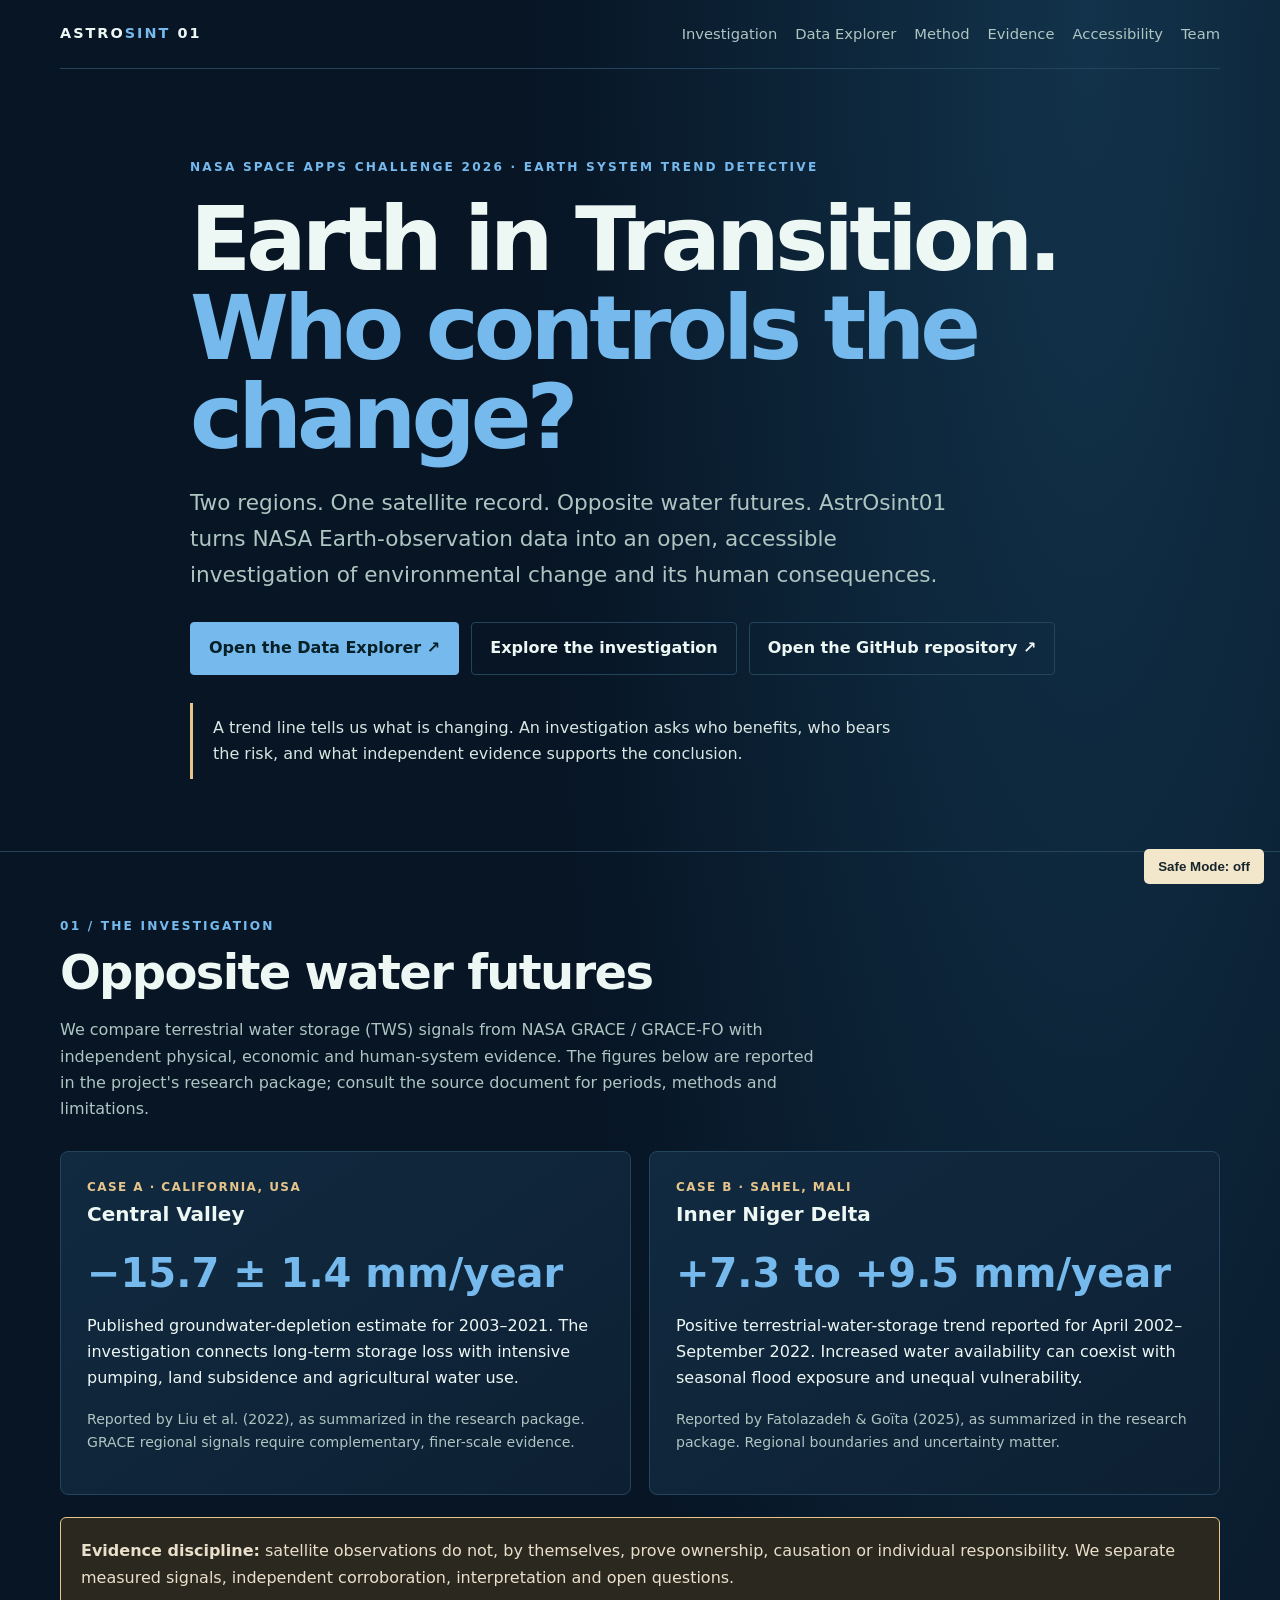
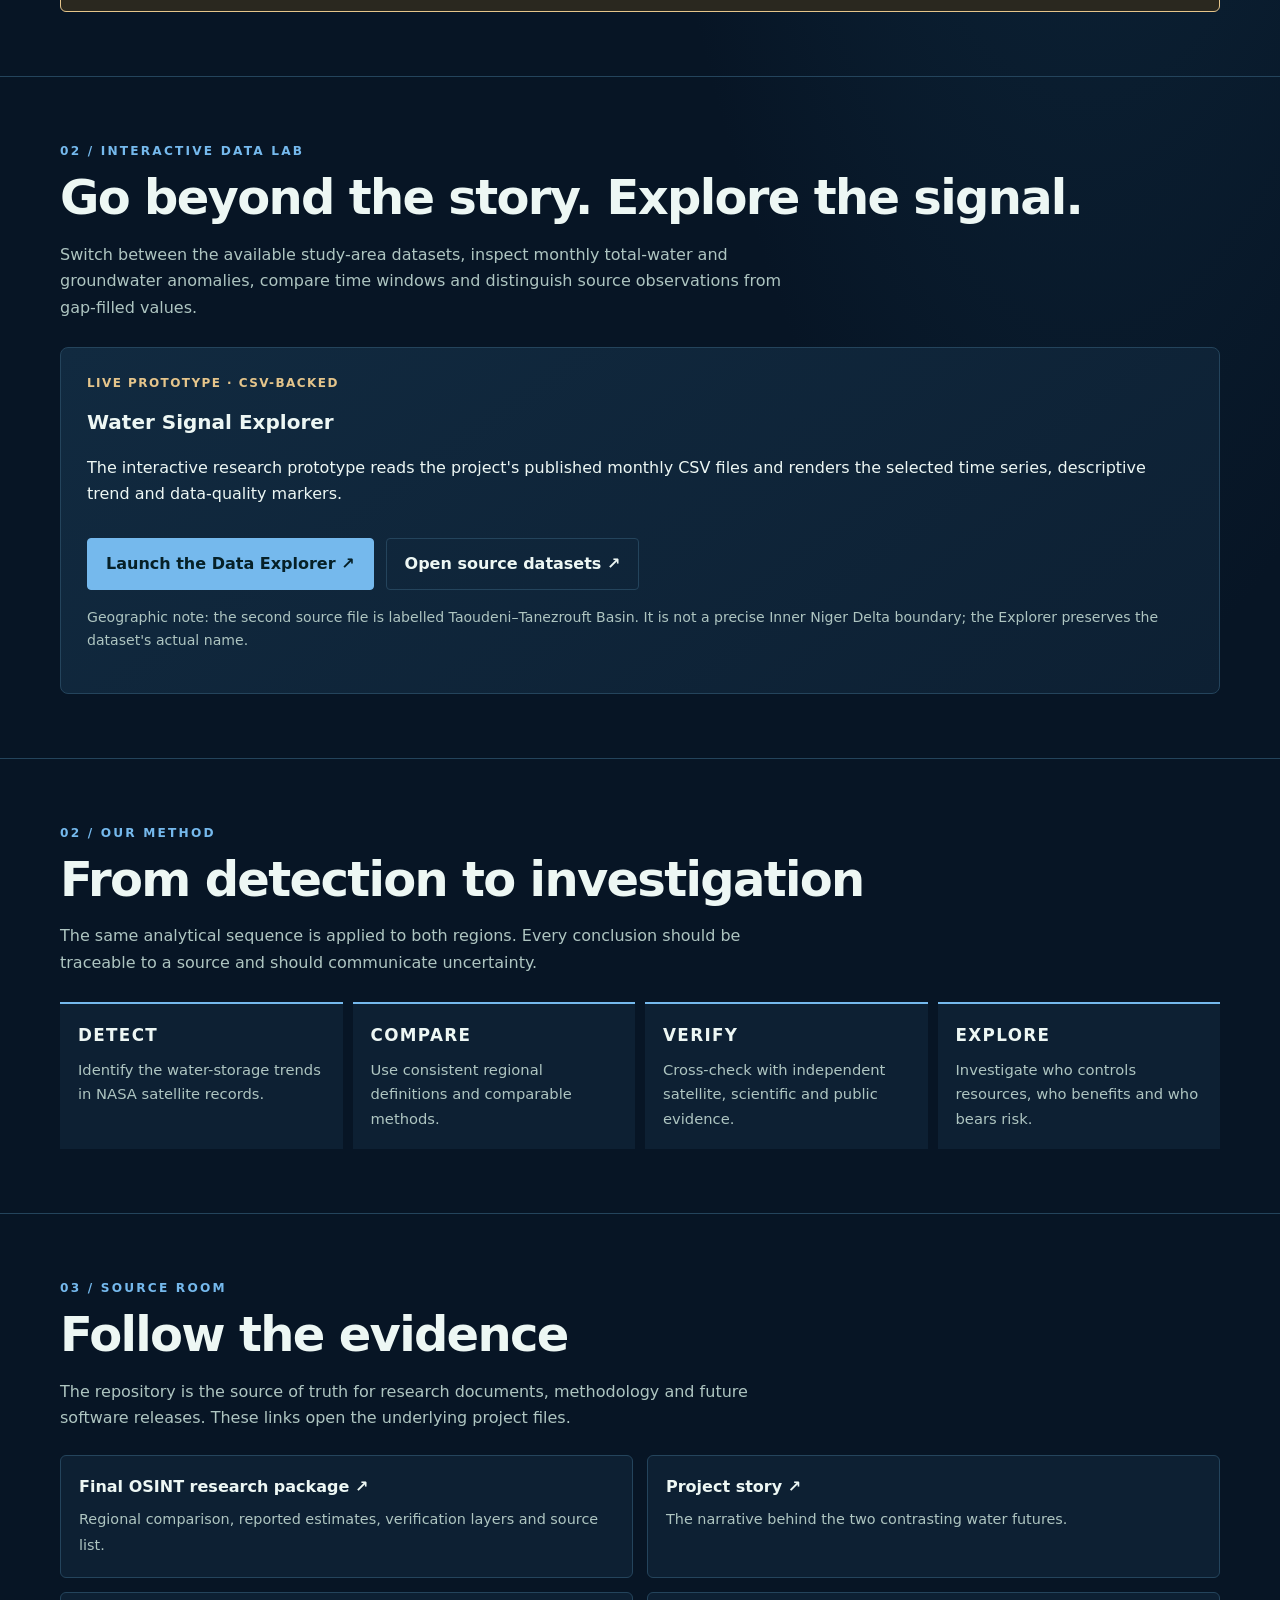
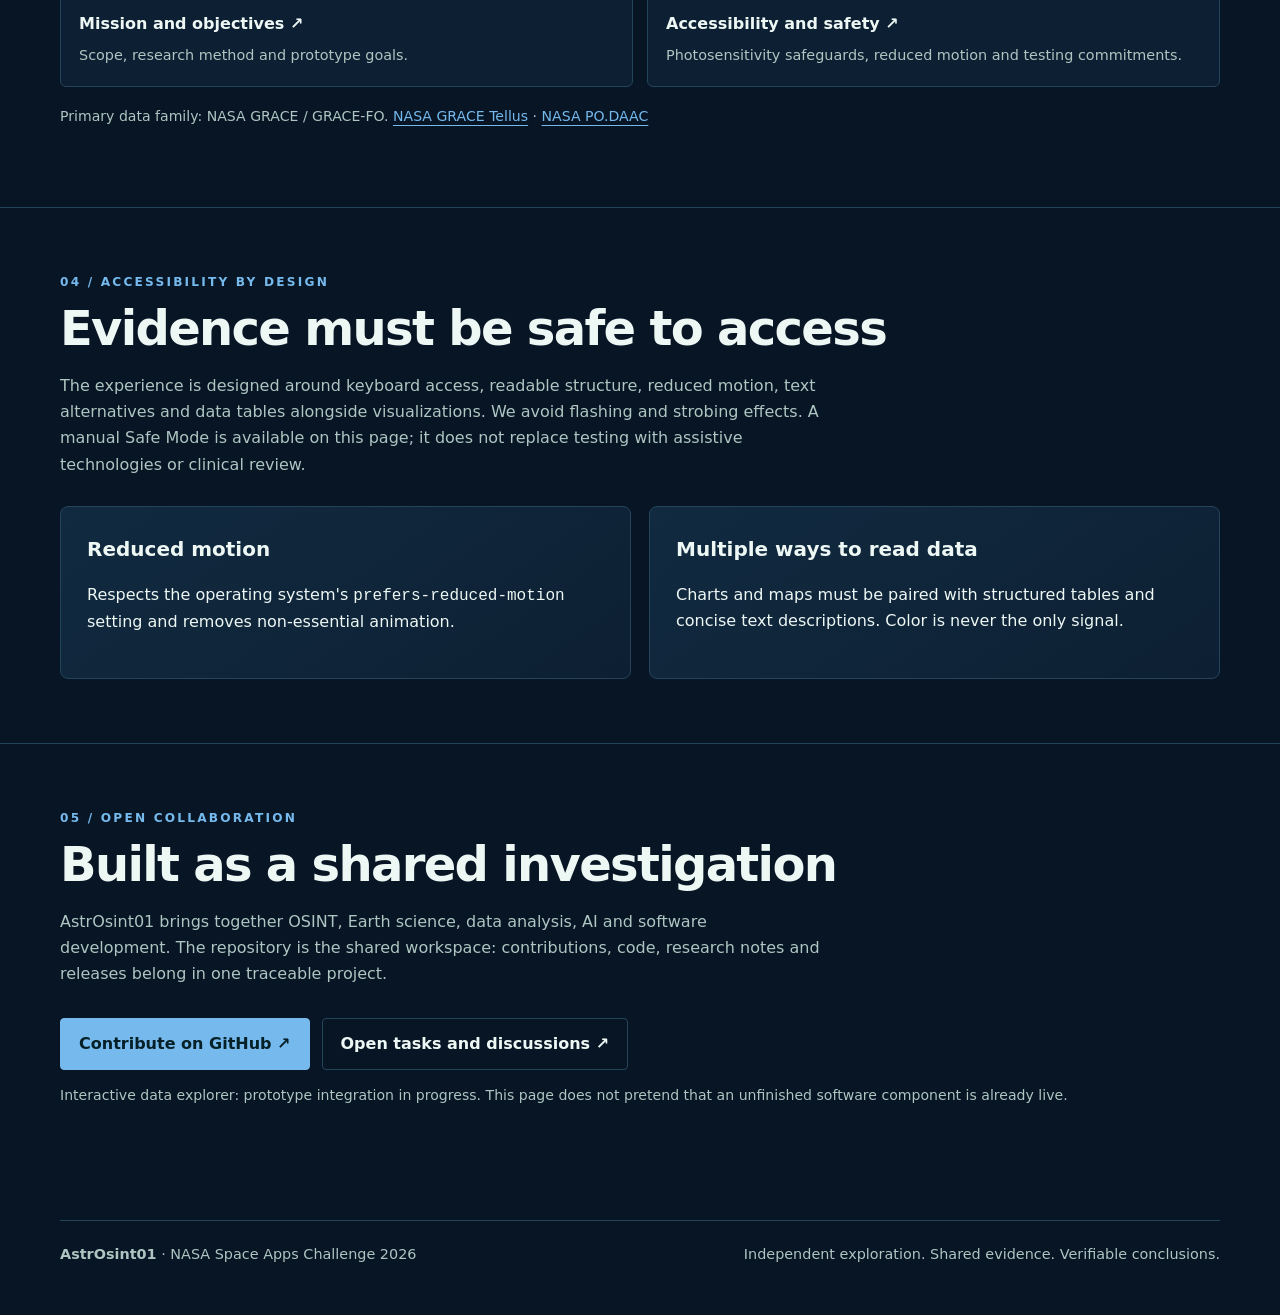
==== index.html @ 50728d23 "Refresh dark-blue project site and connect interactive data explorer" ====
<!doctype html>
<html lang="en">
<head>
  <meta charset="utf-8">
  <meta name="viewport" content="width=device-width, initial-scale=1">
  <meta name="theme-color" content="#071525">
  <meta name="description" content="AstrOsint01 investigates opposite terrestrial water-storage trends using NASA GRACE and GRACE-FO data.">
  <title>AstrOsint01 — Earth in Transition</title>
  <style>
    :root{color-scheme:dark;--bg:#071525;--panel:#0d2033;--panel2:#112a40;--ink:#edf7f4;--muted:#aec5c1;--aqua:#75b9ed;--sand:#e5c58b;--line:#24445c;--max:1160px}
    *{box-sizing:border-box}html{scroll-behavior:smooth}body{margin:0;background:radial-gradient(ellipse at 85% 0%,#12334b 0,transparent 36%),var(--bg);color:var(--ink);font:16px/1.65 system-ui,-apple-system,Segoe UI,Roboto,sans-serif}
    a{color:var(--aqua);text-underline-offset:4px}a:hover{color:#d3ebff}a:focus-visible,button:focus-visible{outline:3px solid var(--sand);outline-offset:4px}
    .skip{position:absolute;left:-9999px;top:8px;background:#fff;color:#000;padding:10px;z-index:9}.skip:focus{left:8px}
    .wrap{width:min(var(--max),calc(100% - 40px));margin:auto}.top{display:flex;align-items:center;justify-content:space-between;gap:20px;padding:22px 0;border-bottom:1px solid var(--line)}
    .brand{font-weight:800;letter-spacing:.14em;font-size:.9rem}.brand span{color:var(--aqua)}nav{display:flex;flex-wrap:wrap;gap:18px}nav a{text-decoration:none;color:var(--muted);font-size:.92rem}
    .hero{padding:88px 0 72px;max-width:900px}.eyebrow{color:var(--aqua);font-weight:700;letter-spacing:.18em;text-transform:uppercase;font-size:.76rem}
    h1{font-size:clamp(2.7rem,7vw,5.7rem);line-height:.99;letter-spacing:-.055em;margin:18px 0 24px;max-width:900px}
    h1 em{font-style:normal;color:var(--aqua)}.lead{font-size:clamp(1.1rem,2vw,1.35rem);color:var(--muted);max-width:760px}
    .actions{display:flex;flex-wrap:wrap;gap:12px;margin-top:30px}.btn{display:inline-block;padding:12px 18px;border-radius:4px;border:1px solid var(--aqua);text-decoration:none;font-weight:700}.btn.primary{background:var(--aqua);color:#062027}.btn.secondary{color:var(--ink);border-color:var(--line)}
    .thesis{border-left:3px solid var(--sand);padding:12px 0 12px 20px;margin:28px 0 0;color:#d8e7e2;max-width:720px}
    section{padding:64px 0;border-top:1px solid var(--line)}h2{font-size:clamp(1.8rem,4vw,3rem);line-height:1.1;letter-spacing:-.035em;margin:10px 0 18px}h3{font-size:1.25rem;margin:0 0 8px}.sub{color:var(--muted);max-width:760px}
    .grid{display:grid;grid-template-columns:repeat(2,minmax(0,1fr));gap:18px;margin-top:28px}.card{background:linear-gradient(145deg,var(--panel2),var(--panel));border:1px solid var(--line);padding:26px;border-radius:8px;min-width:0}
    .tag{font-size:.75rem;letter-spacing:.12em;text-transform:uppercase;color:var(--sand);font-weight:700}.metric{font-size:clamp(1.7rem,4vw,2.5rem);font-weight:800;color:var(--aqua);line-height:1.2;margin:18px 0 8px}.small{font-size:.88rem;color:var(--muted)}
    .steps{display:grid;grid-template-columns:repeat(4,1fr);gap:10px;margin-top:26px}.step{padding:18px;border-top:2px solid var(--aqua);background:var(--panel)}.step b{display:block;font-size:1.05rem;letter-spacing:.08em}.step p{margin:8px 0 0;color:var(--muted);font-size:.92rem}
    .evidence{display:grid;grid-template-columns:repeat(2,1fr);gap:14px;margin-top:24px}.evidence a{display:block;padding:18px;background:var(--panel);border:1px solid var(--line);border-radius:6px;text-decoration:none}.evidence a strong{display:block;color:var(--ink);margin-bottom:5px}.evidence a span{font-size:.9rem;color:var(--muted)}
    .notice{padding:20px;border:1px solid var(--sand);border-radius:6px;color:#e9dfca;background:#2a281f;margin-top:22px}
    footer{padding:34px 0 50px;color:var(--muted);font-size:.9rem}.footerline{border-top:1px solid var(--line);padding-top:22px;display:flex;justify-content:space-between;gap:16px;flex-wrap:wrap}
    .safe{position:fixed;right:16px;bottom:16px;background:#f2e6cb;color:#17252a;border:0;border-radius:5px;padding:10px 14px;font-weight:800;cursor:pointer;z-index:5}
    body.safe-mode *,body.safe-mode *::before,body.safe-mode *::after{scroll-behavior:auto!important;animation:none!important;transition:none!important}
    @media(max-width:760px){.top{align-items:flex-start;flex-direction:column}.hero{padding:62px 0 50px}.grid,.evidence{grid-template-columns:1fr}.steps{grid-template-columns:repeat(2,1fr)}section{padding:48px 0}}
    @media(max-width:420px){.wrap{width:min(100% - 28px,var(--max))}.steps{grid-template-columns:1fr}nav{gap:12px}}
    @media(prefers-reduced-motion:reduce){html{scroll-behavior:auto}*,*::before,*::after{animation:none!important;transition:none!important}}
  </style>
</head>
<body>
<a class="skip" href="#main">Skip to content</a>
<header class="wrap top">
  <div class="brand">ASTRO<span>SINT</span> 01</div>
  <nav aria-label="Main navigation">
    <a href="#investigation">Investigation</a><a href="explorer/">Data Explorer</a><a href="#method">Method</a><a href="#evidence">Evidence</a><a href="#accessibility">Accessibility</a><a href="#team">Team</a>
  </nav>
</header>
<main id="main">
  <div class="wrap hero">
    <div class="eyebrow">NASA Space Apps Challenge 2026 · Earth System Trend Detective</div>
    <h1>Earth in Transition.<br><em>Who controls the change?</em></h1>
    <p class="lead">Two regions. One satellite record. Opposite water futures. AstrOsint01 turns NASA Earth-observation data into an open, accessible investigation of environmental change and its human consequences.</p>
    <div class="actions">
      <a class="btn primary" href="explorer/">Open the Data Explorer ↗</a><a class="btn secondary" href="#investigation">Explore the investigation</a>
      <a class="btn secondary" href="https://github.com/pamelazennaro87-creator/AstrOsint01">Open the GitHub repository ↗</a>
    </div>
    <p class="thesis">A trend line tells us what is changing. An investigation asks who benefits, who bears the risk, and what independent evidence supports the conclusion.</p>
  </div>

  <section id="investigation"><div class="wrap">
    <div class="eyebrow">01 / The investigation</div><h2>Opposite water futures</h2>
    <p class="sub">We compare terrestrial water storage (TWS) signals from NASA GRACE / GRACE-FO with independent physical, economic and human-system evidence. The figures below are reported in the project's research package; consult the source document for periods, methods and limitations.</p>
    <div class="grid">
      <article class="card">
        <div class="tag">Case A · California, USA</div><h3>Central Valley</h3>
        <div class="metric">−15.7 ± 1.4 mm/year</div>
        <p>Published groundwater-depletion estimate for 2003–2021. The investigation connects long-term storage loss with intensive pumping, land subsidence and agricultural water use.</p>
        <p class="small">Reported by Liu et al. (2022), as summarized in the research package. GRACE regional signals require complementary, finer-scale evidence.</p>
      </article>
      <article class="card">
        <div class="tag">Case B · Sahel, Mali</div><h3>Inner Niger Delta</h3>
        <div class="metric">+7.3 to +9.5 mm/year</div>
        <p>Positive terrestrial-water-storage trend reported for April 2002–September 2022. Increased water availability can coexist with seasonal flood exposure and unequal vulnerability.</p>
        <p class="small">Reported by Fatolazadeh &amp; Goïta (2025), as summarized in the research package. Regional boundaries and uncertainty matter.</p>
      </article>
    </div>
    <div class="notice"><strong>Evidence discipline:</strong> satellite observations do not, by themselves, prove ownership, causation or individual responsibility. We separate measured signals, independent corroboration, interpretation and open questions.</div>
  </div></section>


  <section id="explorer"><div class="wrap">
    <div class="eyebrow">02 / Interactive data lab</div><h2>Go beyond the story. Explore the signal.</h2>
    <p class="sub">Switch between the available study-area datasets, inspect monthly total-water and groundwater anomalies, compare time windows and distinguish source observations from gap-filled values.</p>
    <div class="card" style="margin-top:26px;background:linear-gradient(145deg,#112a40,#0d2033);border-color:#24445c">
      <div class="tag">Live prototype · CSV-backed</div>
      <h3 style="margin-top:12px">Water Signal Explorer</h3>
      <p>The interactive research prototype reads the project's published monthly CSV files and renders the selected time series, descriptive trend and data-quality markers.</p>
      <div class="actions"><a class="btn primary" href="explorer/">Launch the Data Explorer ↗</a><a class="btn secondary" href="https://github.com/AstrOsint01/nasa-water-storage-analysis">Open source datasets ↗</a></div>
      <p class="small" style="margin-top:16px">Geographic note: the second source file is labelled Taoudeni–Tanezrouft Basin. It is not a precise Inner Niger Delta boundary; the Explorer preserves the dataset's actual name.</p>
    </div>
  </div></section>

  <section id="method"><div class="wrap">
    <div class="eyebrow">02 / Our method</div><h2>From detection to investigation</h2>
    <p class="sub">The same analytical sequence is applied to both regions. Every conclusion should be traceable to a source and should communicate uncertainty.</p>
    <div class="steps">
      <div class="step"><b>DETECT</b><p>Identify the water-storage trends in NASA satellite records.</p></div>
      <div class="step"><b>COMPARE</b><p>Use consistent regional definitions and comparable methods.</p></div>
      <div class="step"><b>VERIFY</b><p>Cross-check with independent satellite, scientific and public evidence.</p></div>
      <div class="step"><b>EXPLORE</b><p>Investigate who controls resources, who benefits and who bears risk.</p></div>
    </div>
  </div></section>

  <section id="evidence"><div class="wrap">
    <div class="eyebrow">03 / Source room</div><h2>Follow the evidence</h2>
    <p class="sub">The repository is the source of truth for research documents, methodology and future software releases. These links open the underlying project files.</p>
    <div class="evidence">
      <a href="docs/FINAL_COMPLETE_OSINT_PACKAGE.md"><strong>Final OSINT research package ↗</strong><span>Regional comparison, reported estimates, verification layers and source list.</span></a>
      <a href="STORY.md"><strong>Project story ↗</strong><span>The narrative behind the two contrasting water futures.</span></a>
      <a href="MISSION.md"><strong>Mission and objectives ↗</strong><span>Scope, research method and prototype goals.</span></a>
      <a href="docs/ACCESSIBILITY_EPILEPSY_SAFE.md"><strong>Accessibility and safety ↗</strong><span>Photosensitivity safeguards, reduced motion and testing commitments.</span></a>
    </div>
    <p class="small" style="margin-top:18px">Primary data family: NASA GRACE / GRACE-FO. <a href="https://grace.jpl.nasa.gov/">NASA GRACE Tellus</a> · <a href="https://podaac.jpl.nasa.gov/">NASA PO.DAAC</a></p>
  </div></section>

  <section id="accessibility"><div class="wrap">
    <div class="eyebrow">04 / Accessibility by design</div><h2>Evidence must be safe to access</h2>
    <p class="sub">The experience is designed around keyboard access, readable structure, reduced motion, text alternatives and data tables alongside visualizations. We avoid flashing and strobing effects. A manual Safe Mode is available on this page; it does not replace testing with assistive technologies or clinical review.</p>
    <div class="grid">
      <div class="card"><h3>Reduced motion</h3><p>Respects the operating system's <code>prefers-reduced-motion</code> setting and removes non-essential animation.</p></div>
      <div class="card"><h3>Multiple ways to read data</h3><p>Charts and maps must be paired with structured tables and concise text descriptions. Color is never the only signal.</p></div>
    </div>
  </div></section>

  <section id="team"><div class="wrap">
    <div class="eyebrow">05 / Open collaboration</div><h2>Built as a shared investigation</h2>
    <p class="sub">AstrOsint01 brings together OSINT, Earth science, data analysis, AI and software development. The repository is the shared workspace: contributions, code, research notes and releases belong in one traceable project.</p>
    <div class="actions"><a class="btn primary" href="https://github.com/pamelazennaro87-creator/AstrOsint01">Contribute on GitHub ↗</a><a class="btn secondary" href="https://github.com/pamelazennaro87-creator/AstrOsint01/issues">Open tasks and discussions ↗</a></div>
    <p class="small">Interactive data explorer: prototype integration in progress. This page does not pretend that an unfinished software component is already live.</p>
  </div></section>
</main>
<footer><div class="wrap footerline"><span><strong>AstrOsint01</strong> · NASA Space Apps Challenge 2026</span><span>Independent exploration. Shared evidence. Verifiable conclusions.</span></div></footer>
<button class="safe" id="safeToggle" type="button" aria-pressed="false">Safe Mode: off</button>
<script>
  (function(){
    const button=document.getElementById('safeToggle');
    button.addEventListener('click',function(){
      const active=document.body.classList.toggle('safe-mode');
      button.setAttribute('aria-pressed',String(active));
      button.textContent=active?'Safe Mode: on':'Safe Mode: off';
    });
  })();
</script>
</body>
</html>
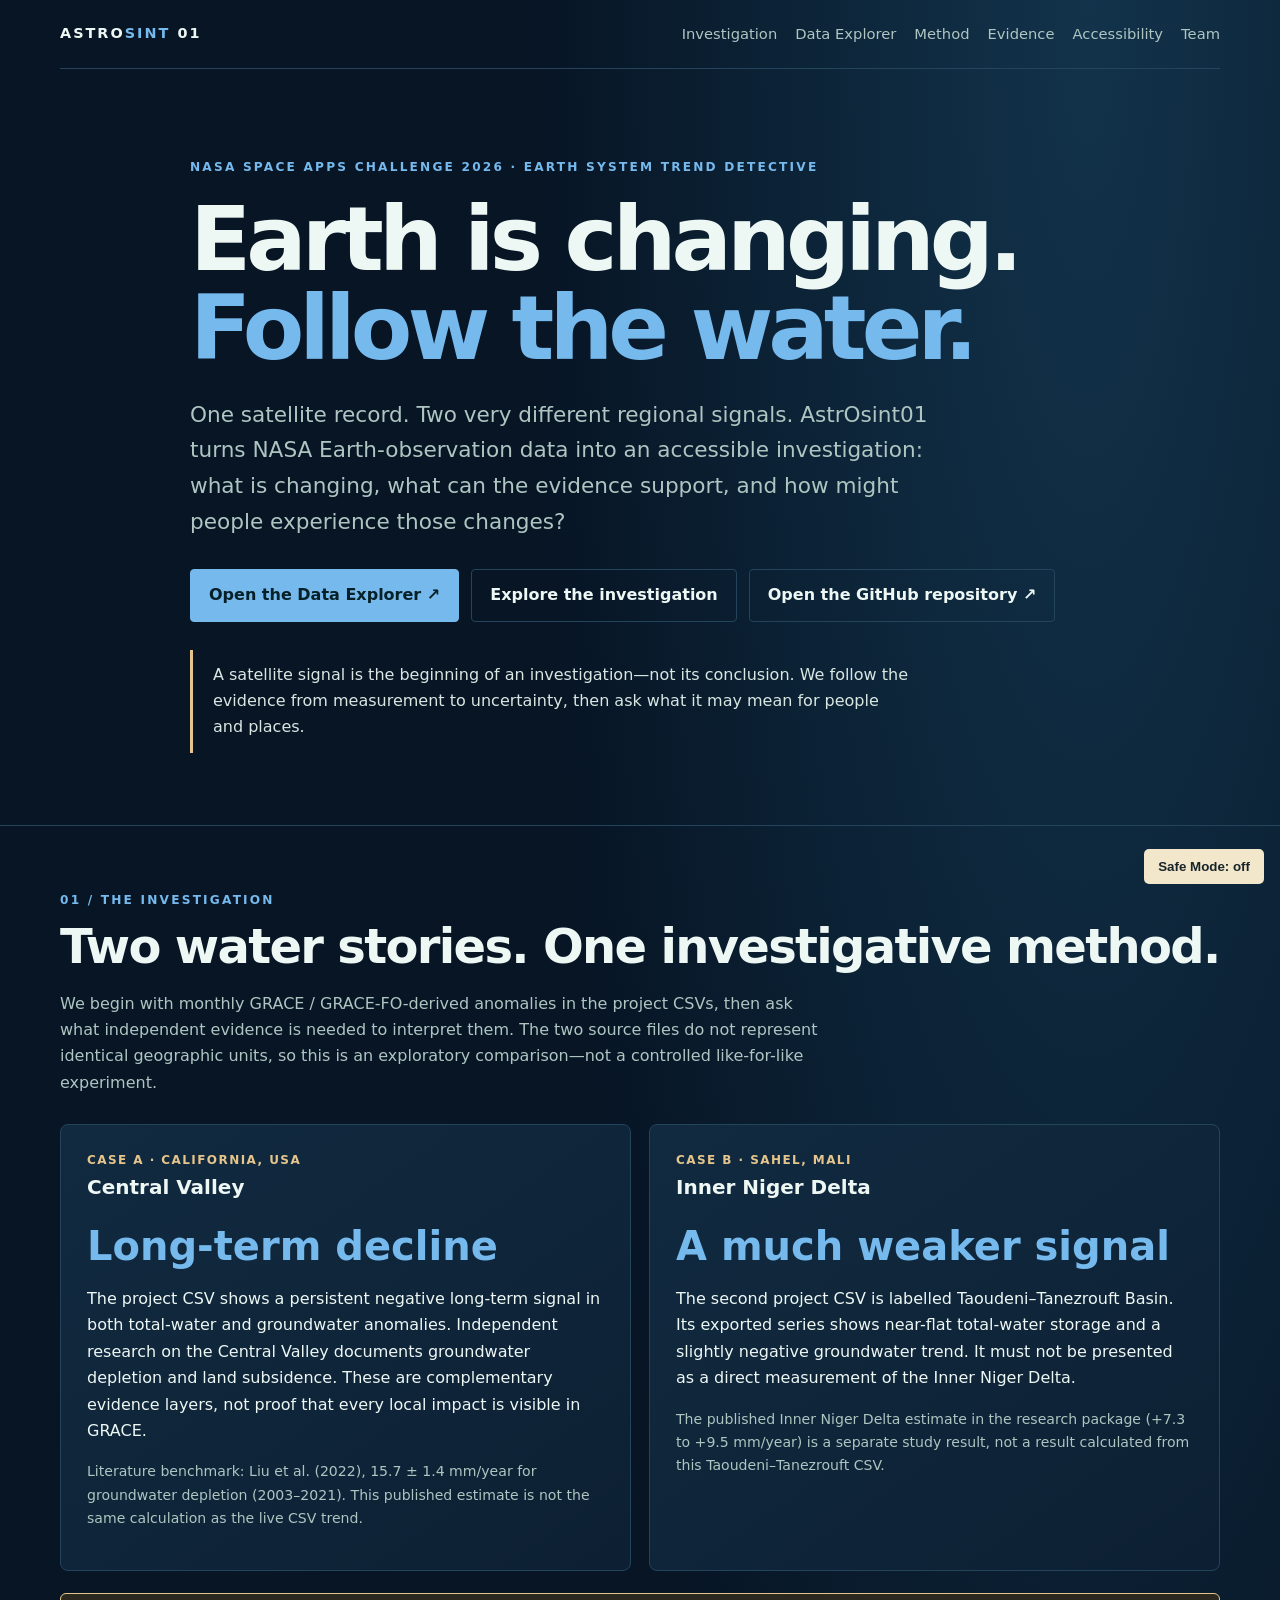
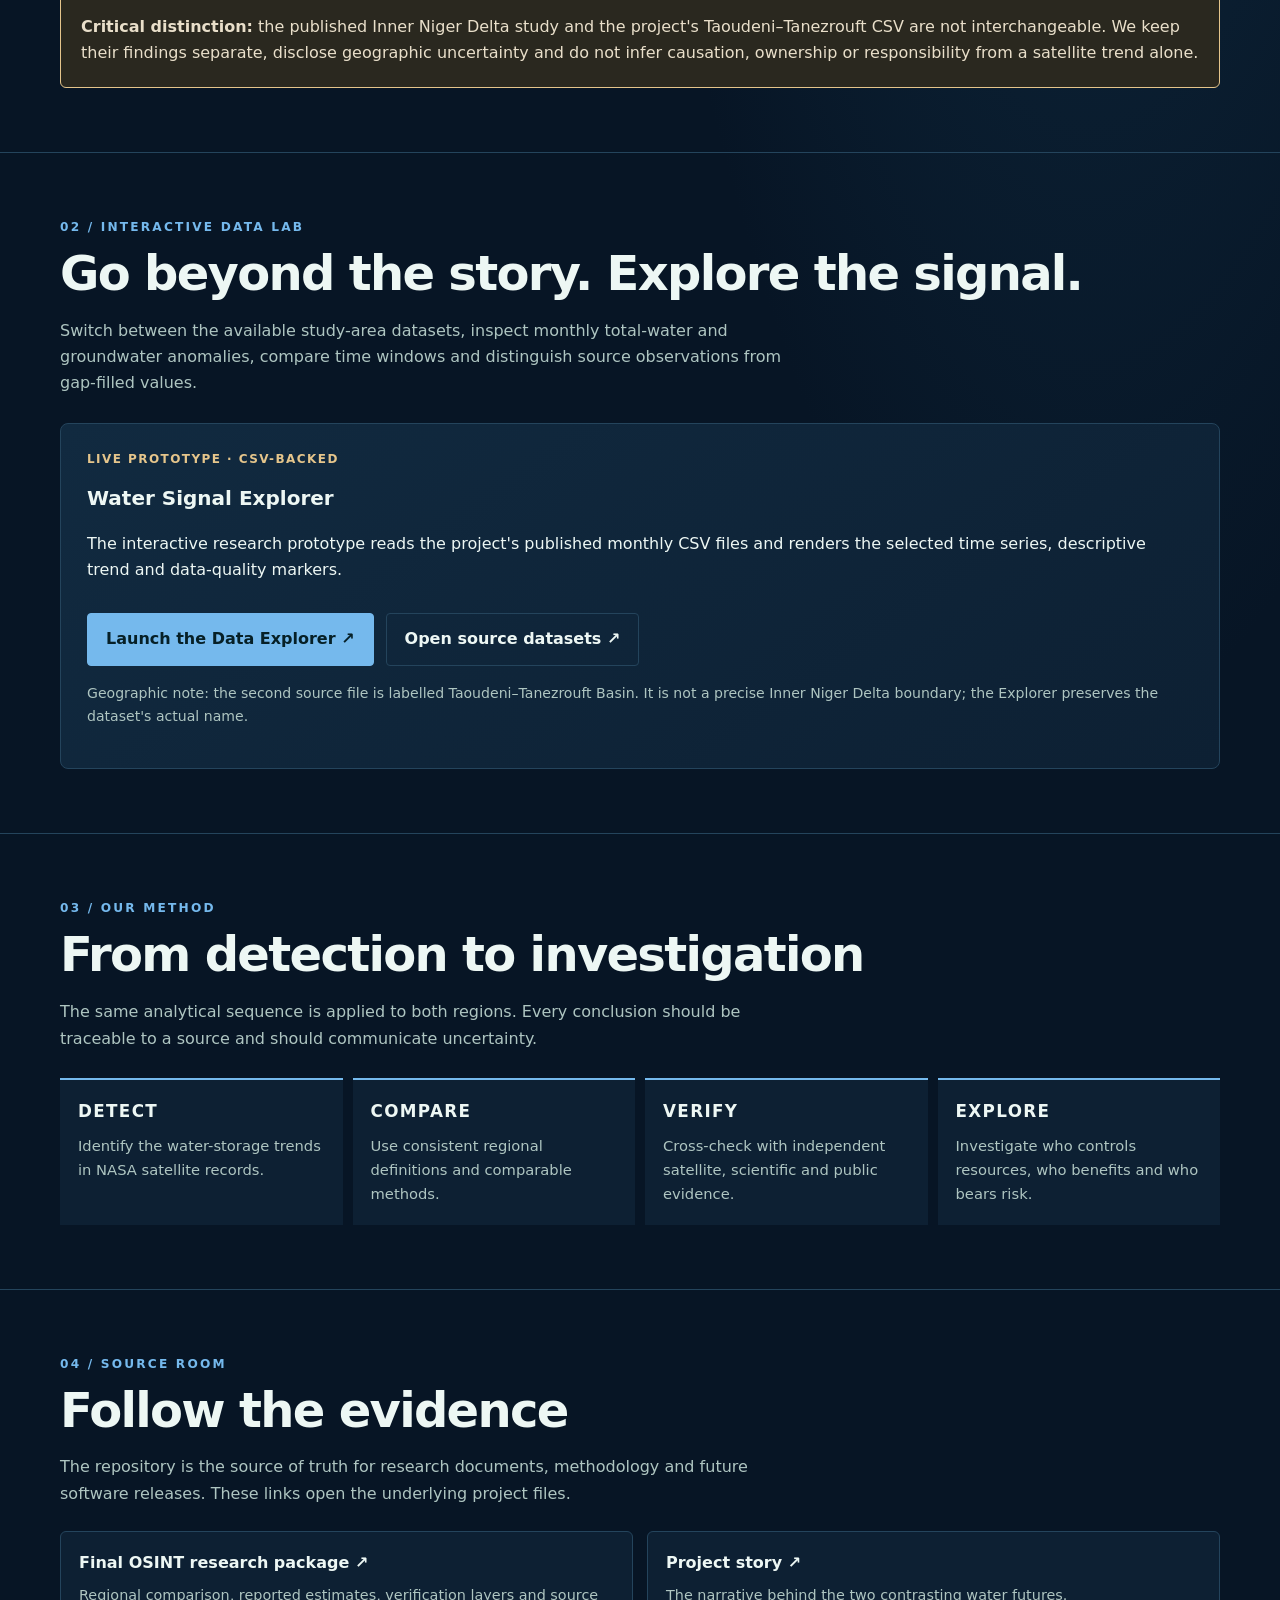
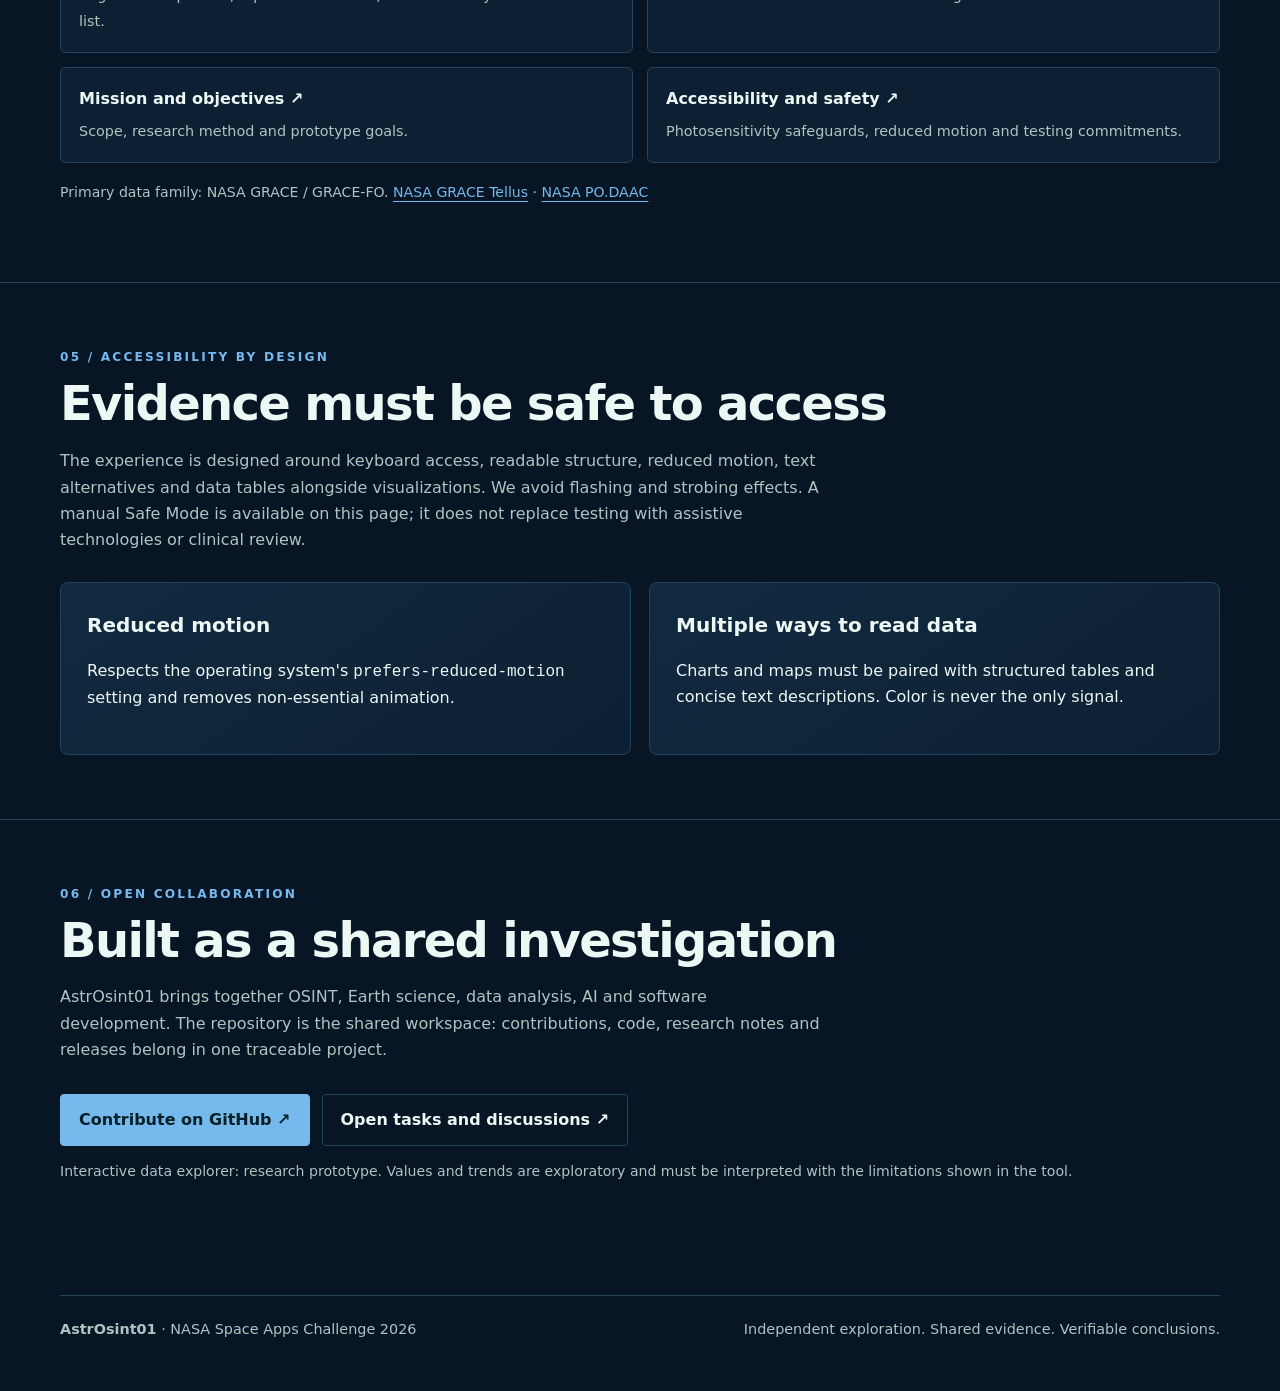
==== commit d2281247: "Improve project landing page and clarify evidence narrative" ====
--- a/index.html
+++ b/index.html
@@ -43,33 +43,33 @@
 <main id="main">
   <div class="wrap hero">
     <div class="eyebrow">NASA Space Apps Challenge 2026 · Earth System Trend Detective</div>
-    <h1>Earth in Transition.<br><em>Who controls the change?</em></h1>
-    <p class="lead">Two regions. One satellite record. Opposite water futures. AstrOsint01 turns NASA Earth-observation data into an open, accessible investigation of environmental change and its human consequences.</p>
+    <h1>Earth is changing.<br><em>Follow the water.</em></h1>
+    <p class="lead">One satellite record. Two very different regional signals. AstrOsint01 turns NASA Earth-observation data into an accessible investigation: what is changing, what can the evidence support, and how might people experience those changes?</p>
     <div class="actions">
       <a class="btn primary" href="explorer/">Open the Data Explorer ↗</a><a class="btn secondary" href="#investigation">Explore the investigation</a>
       <a class="btn secondary" href="https://github.com/pamelazennaro87-creator/AstrOsint01">Open the GitHub repository ↗</a>
     </div>
-    <p class="thesis">A trend line tells us what is changing. An investigation asks who benefits, who bears the risk, and what independent evidence supports the conclusion.</p>
+    <p class="thesis">A satellite signal is the beginning of an investigation—not its conclusion. We follow the evidence from measurement to uncertainty, then ask what it may mean for people and places.</p>
   </div>
 
   <section id="investigation"><div class="wrap">
-    <div class="eyebrow">01 / The investigation</div><h2>Opposite water futures</h2>
-    <p class="sub">We compare terrestrial water storage (TWS) signals from NASA GRACE / GRACE-FO with independent physical, economic and human-system evidence. The figures below are reported in the project's research package; consult the source document for periods, methods and limitations.</p>
+    <div class="eyebrow">01 / The investigation</div><h2>Two water stories. One investigative method.</h2>
+    <p class="sub">We begin with monthly GRACE / GRACE-FO-derived anomalies in the project CSVs, then ask what independent evidence is needed to interpret them. The two source files do not represent identical geographic units, so this is an exploratory comparison—not a controlled like-for-like experiment.</p>
     <div class="grid">
       <article class="card">
         <div class="tag">Case A · California, USA</div><h3>Central Valley</h3>
-        <div class="metric">−15.7 ± 1.4 mm/year</div>
-        <p>Published groundwater-depletion estimate for 2003–2021. The investigation connects long-term storage loss with intensive pumping, land subsidence and agricultural water use.</p>
-        <p class="small">Reported by Liu et al. (2022), as summarized in the research package. GRACE regional signals require complementary, finer-scale evidence.</p>
+        <div class="metric">Long-term decline</div>
+        <p>The project CSV shows a persistent negative long-term signal in both total-water and groundwater anomalies. Independent research on the Central Valley documents groundwater depletion and land subsidence. These are complementary evidence layers, not proof that every local impact is visible in GRACE.</p>
+        <p class="small">Literature benchmark: Liu et al. (2022), 15.7 ± 1.4 mm/year for groundwater depletion (2003–2021). This published estimate is not the same calculation as the live CSV trend.</p>
       </article>
       <article class="card">
         <div class="tag">Case B · Sahel, Mali</div><h3>Inner Niger Delta</h3>
-        <div class="metric">+7.3 to +9.5 mm/year</div>
-        <p>Positive terrestrial-water-storage trend reported for April 2002–September 2022. Increased water availability can coexist with seasonal flood exposure and unequal vulnerability.</p>
-        <p class="small">Reported by Fatolazadeh &amp; Goïta (2025), as summarized in the research package. Regional boundaries and uncertainty matter.</p>
+        <div class="metric">A much weaker signal</div>
+        <p>The second project CSV is labelled Taoudeni–Tanezrouft Basin. Its exported series shows near-flat total-water storage and a slightly negative groundwater trend. It must not be presented as a direct measurement of the Inner Niger Delta.</p>
+        <p class="small">The published Inner Niger Delta estimate in the research package (+7.3 to +9.5 mm/year) is a separate study result, not a result calculated from this Taoudeni–Tanezrouft CSV.</p>
       </article>
     </div>
-    <div class="notice"><strong>Evidence discipline:</strong> satellite observations do not, by themselves, prove ownership, causation or individual responsibility. We separate measured signals, independent corroboration, interpretation and open questions.</div>
+    <div class="notice"><strong>Critical distinction:</strong> the published Inner Niger Delta study and the project's Taoudeni–Tanezrouft CSV are not interchangeable. We keep their findings separate, disclose geographic uncertainty and do not infer causation, ownership or responsibility from a satellite trend alone.</div>
   </div></section>
 
 
@@ -86,7 +86,7 @@
   </div></section>
 
   <section id="method"><div class="wrap">
-    <div class="eyebrow">02 / Our method</div><h2>From detection to investigation</h2>
+    <div class="eyebrow">03 / Our method</div><h2>From detection to investigation</h2>
     <p class="sub">The same analytical sequence is applied to both regions. Every conclusion should be traceable to a source and should communicate uncertainty.</p>
     <div class="steps">
       <div class="step"><b>DETECT</b><p>Identify the water-storage trends in NASA satellite records.</p></div>
@@ -97,7 +97,7 @@
   </div></section>
 
   <section id="evidence"><div class="wrap">
-    <div class="eyebrow">03 / Source room</div><h2>Follow the evidence</h2>
+    <div class="eyebrow">04 / Source room</div><h2>Follow the evidence</h2>
     <p class="sub">The repository is the source of truth for research documents, methodology and future software releases. These links open the underlying project files.</p>
     <div class="evidence">
       <a href="docs/FINAL_COMPLETE_OSINT_PACKAGE.md"><strong>Final OSINT research package ↗</strong><span>Regional comparison, reported estimates, verification layers and source list.</span></a>
@@ -109,7 +109,7 @@
   </div></section>
 
   <section id="accessibility"><div class="wrap">
-    <div class="eyebrow">04 / Accessibility by design</div><h2>Evidence must be safe to access</h2>
+    <div class="eyebrow">05 / Accessibility by design</div><h2>Evidence must be safe to access</h2>
     <p class="sub">The experience is designed around keyboard access, readable structure, reduced motion, text alternatives and data tables alongside visualizations. We avoid flashing and strobing effects. A manual Safe Mode is available on this page; it does not replace testing with assistive technologies or clinical review.</p>
     <div class="grid">
       <div class="card"><h3>Reduced motion</h3><p>Respects the operating system's <code>prefers-reduced-motion</code> setting and removes non-essential animation.</p></div>
@@ -118,10 +118,10 @@
   </div></section>
 
   <section id="team"><div class="wrap">
-    <div class="eyebrow">05 / Open collaboration</div><h2>Built as a shared investigation</h2>
+    <div class="eyebrow">06 / Open collaboration</div><h2>Built as a shared investigation</h2>
     <p class="sub">AstrOsint01 brings together OSINT, Earth science, data analysis, AI and software development. The repository is the shared workspace: contributions, code, research notes and releases belong in one traceable project.</p>
     <div class="actions"><a class="btn primary" href="https://github.com/pamelazennaro87-creator/AstrOsint01">Contribute on GitHub ↗</a><a class="btn secondary" href="https://github.com/pamelazennaro87-creator/AstrOsint01/issues">Open tasks and discussions ↗</a></div>
-    <p class="small">Interactive data explorer: prototype integration in progress. This page does not pretend that an unfinished software component is already live.</p>
+    <p class="small">Interactive data explorer: research prototype. Values and trends are exploratory and must be interpreted with the limitations shown in the tool.</p>
   </div></section>
 </main>
 <footer><div class="wrap footerline"><span><strong>AstrOsint01</strong> · NASA Space Apps Challenge 2026</span><span>Independent exploration. Shared evidence. Verifiable conclusions.</span></div></footer>
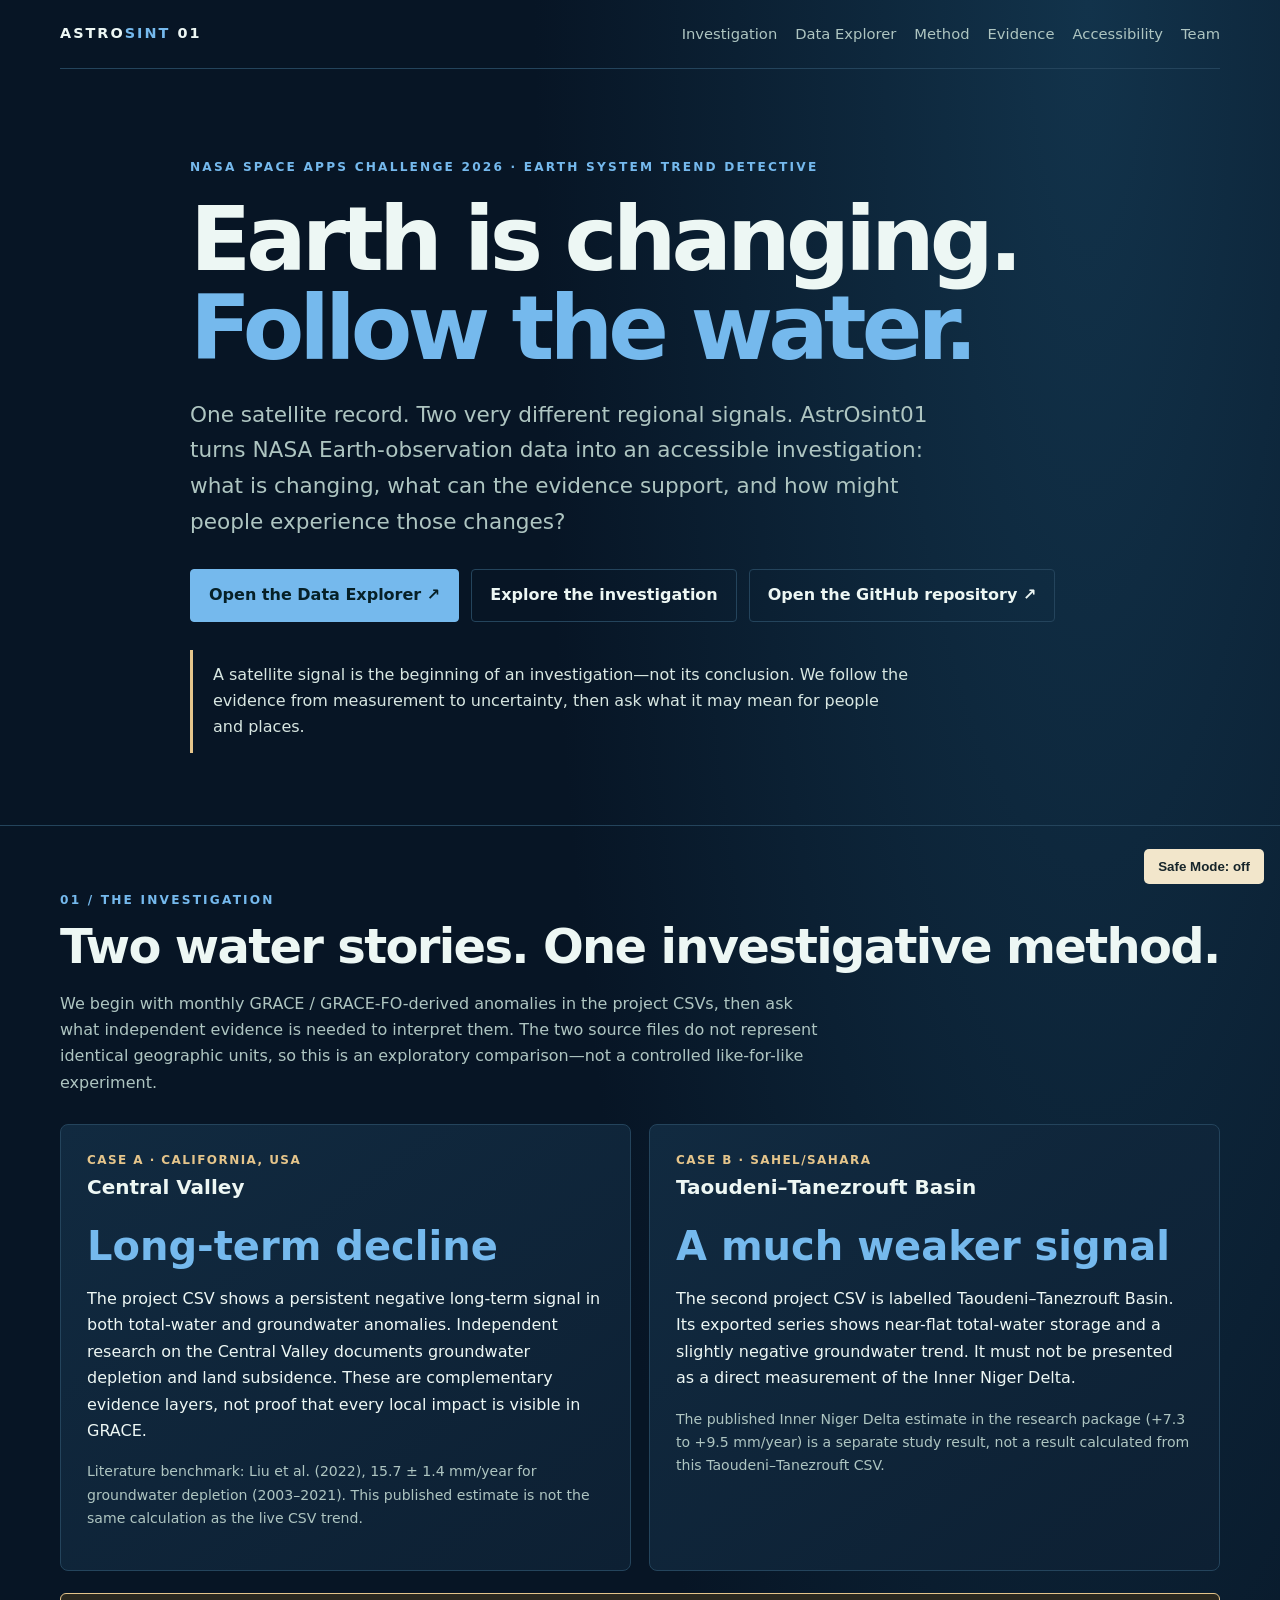
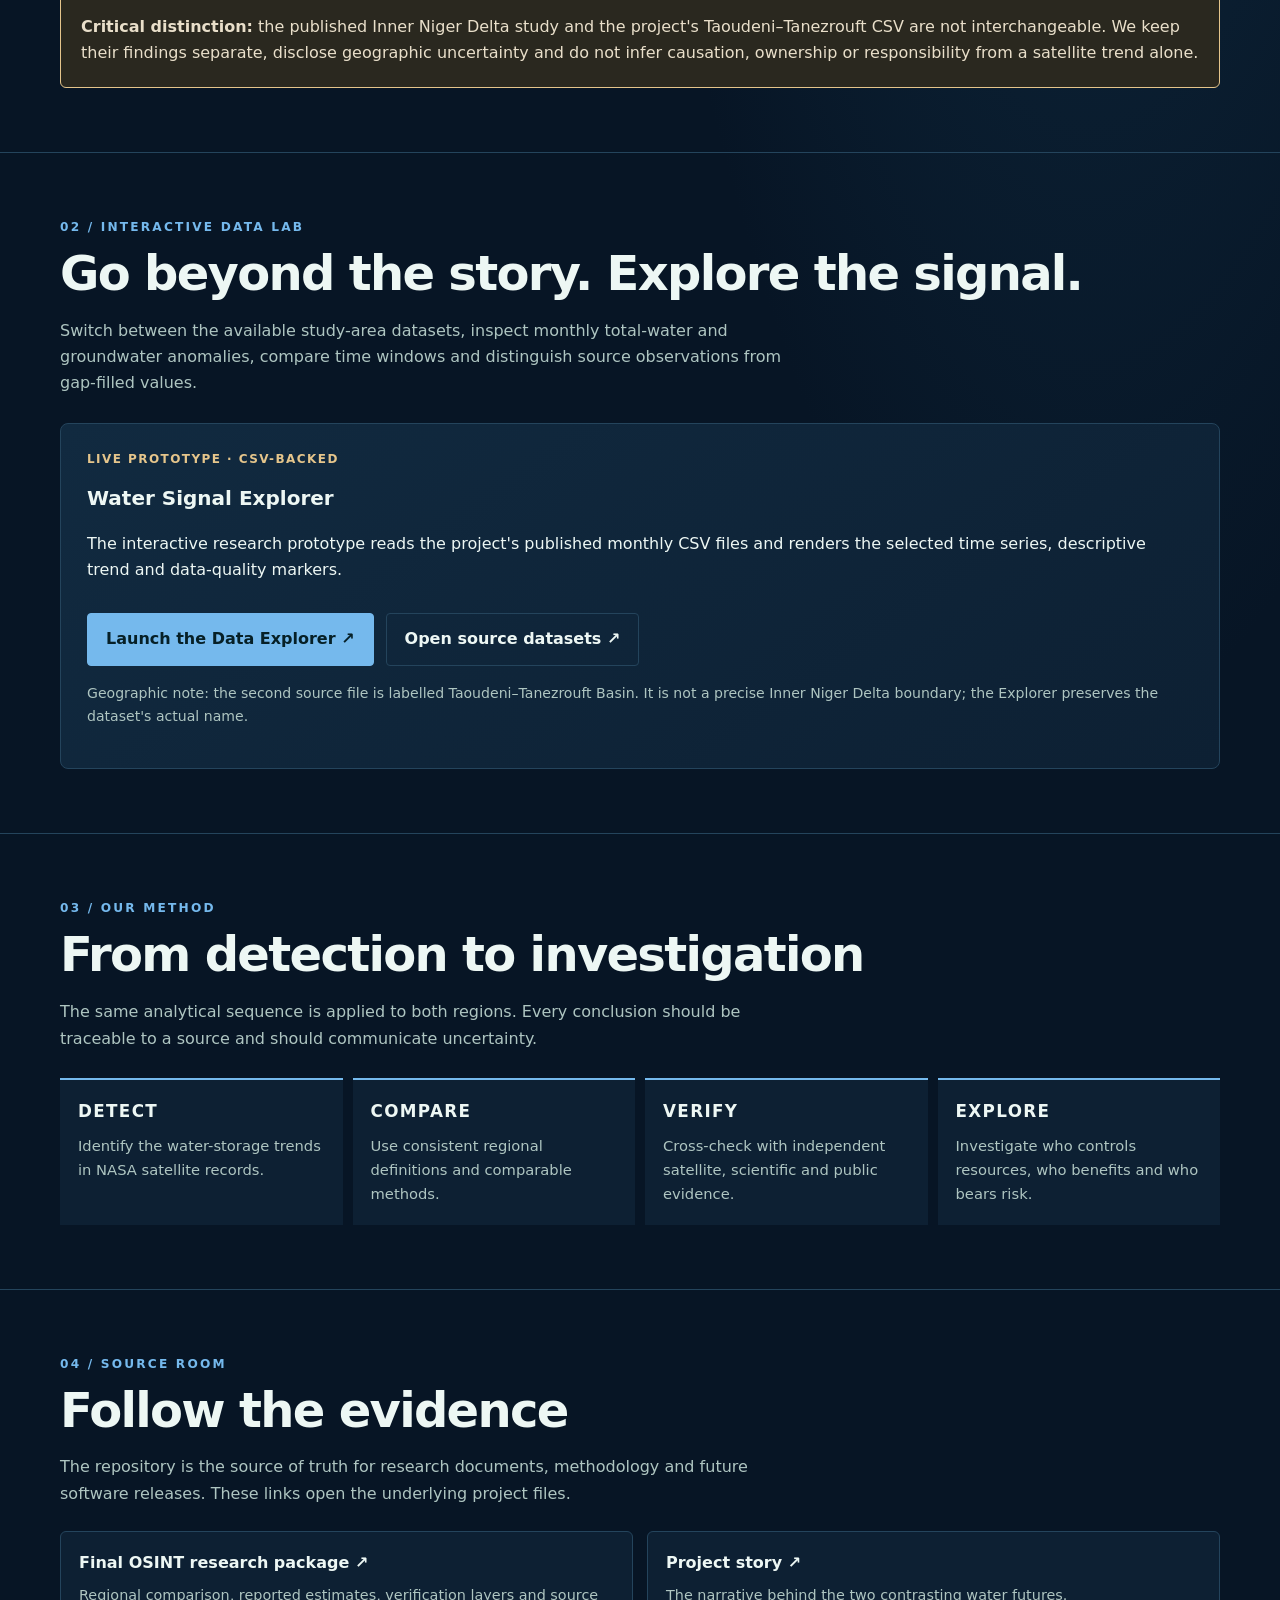
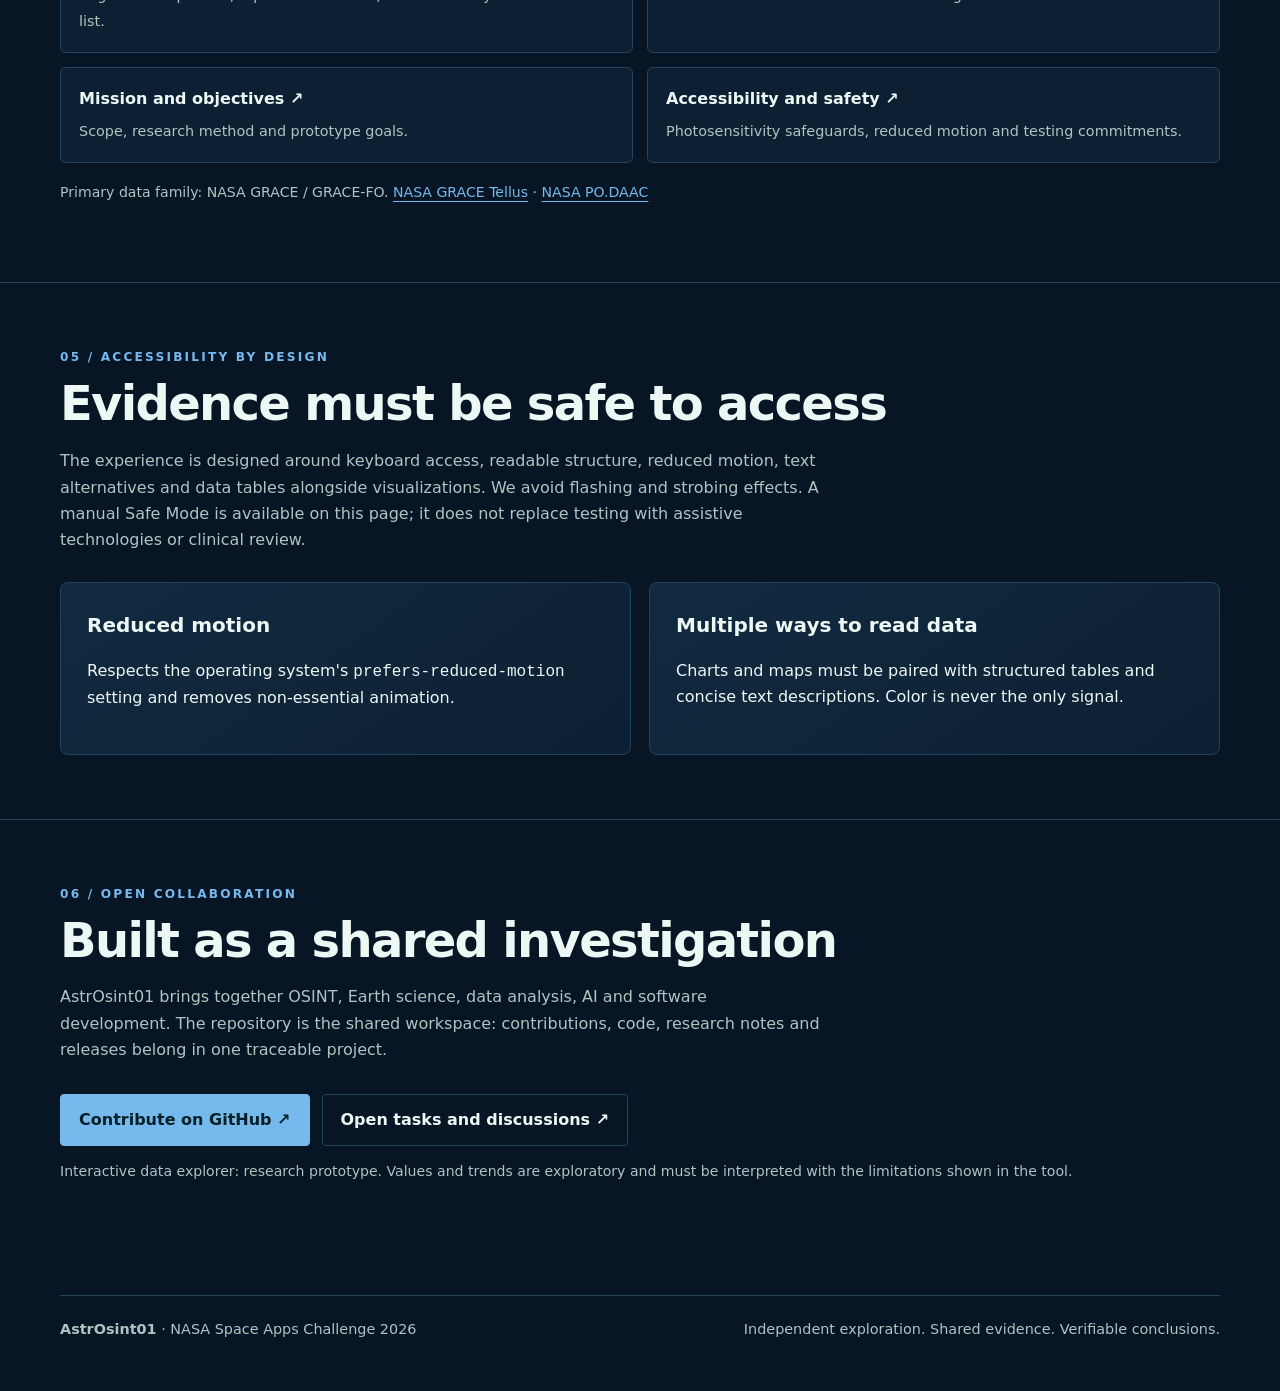
==== commit 416e23af: "Clarify second study-area label and page metadata" ====
--- a/index.html
+++ b/index.html
@@ -4,7 +4,7 @@
   <meta charset="utf-8">
   <meta name="viewport" content="width=device-width, initial-scale=1">
   <meta name="theme-color" content="#071525">
-  <meta name="description" content="AstrOsint01 investigates opposite terrestrial water-storage trends using NASA GRACE and GRACE-FO data.">
+  <meta name="description" content="AstrOsint01 explores GRACE and GRACE-FO water-storage signals, their limits, and the evidence needed to interpret regional change.">
   <title>AstrOsint01 — Earth in Transition</title>
   <style>
     :root{color-scheme:dark;--bg:#071525;--panel:#0d2033;--panel2:#112a40;--ink:#edf7f4;--muted:#aec5c1;--aqua:#75b9ed;--sand:#e5c58b;--line:#24445c;--max:1160px}
@@ -63,7 +63,7 @@
         <p class="small">Literature benchmark: Liu et al. (2022), 15.7 ± 1.4 mm/year for groundwater depletion (2003–2021). This published estimate is not the same calculation as the live CSV trend.</p>
       </article>
       <article class="card">
-        <div class="tag">Case B · Sahel, Mali</div><h3>Inner Niger Delta</h3>
+        <div class="tag">Case B · Sahel/Sahara</div><h3>Taoudeni–Tanezrouft Basin</h3>
         <div class="metric">A much weaker signal</div>
         <p>The second project CSV is labelled Taoudeni–Tanezrouft Basin. Its exported series shows near-flat total-water storage and a slightly negative groundwater trend. It must not be presented as a direct measurement of the Inner Niger Delta.</p>
         <p class="small">The published Inner Niger Delta estimate in the research package (+7.3 to +9.5 mm/year) is a separate study result, not a result calculated from this Taoudeni–Tanezrouft CSV.</p>
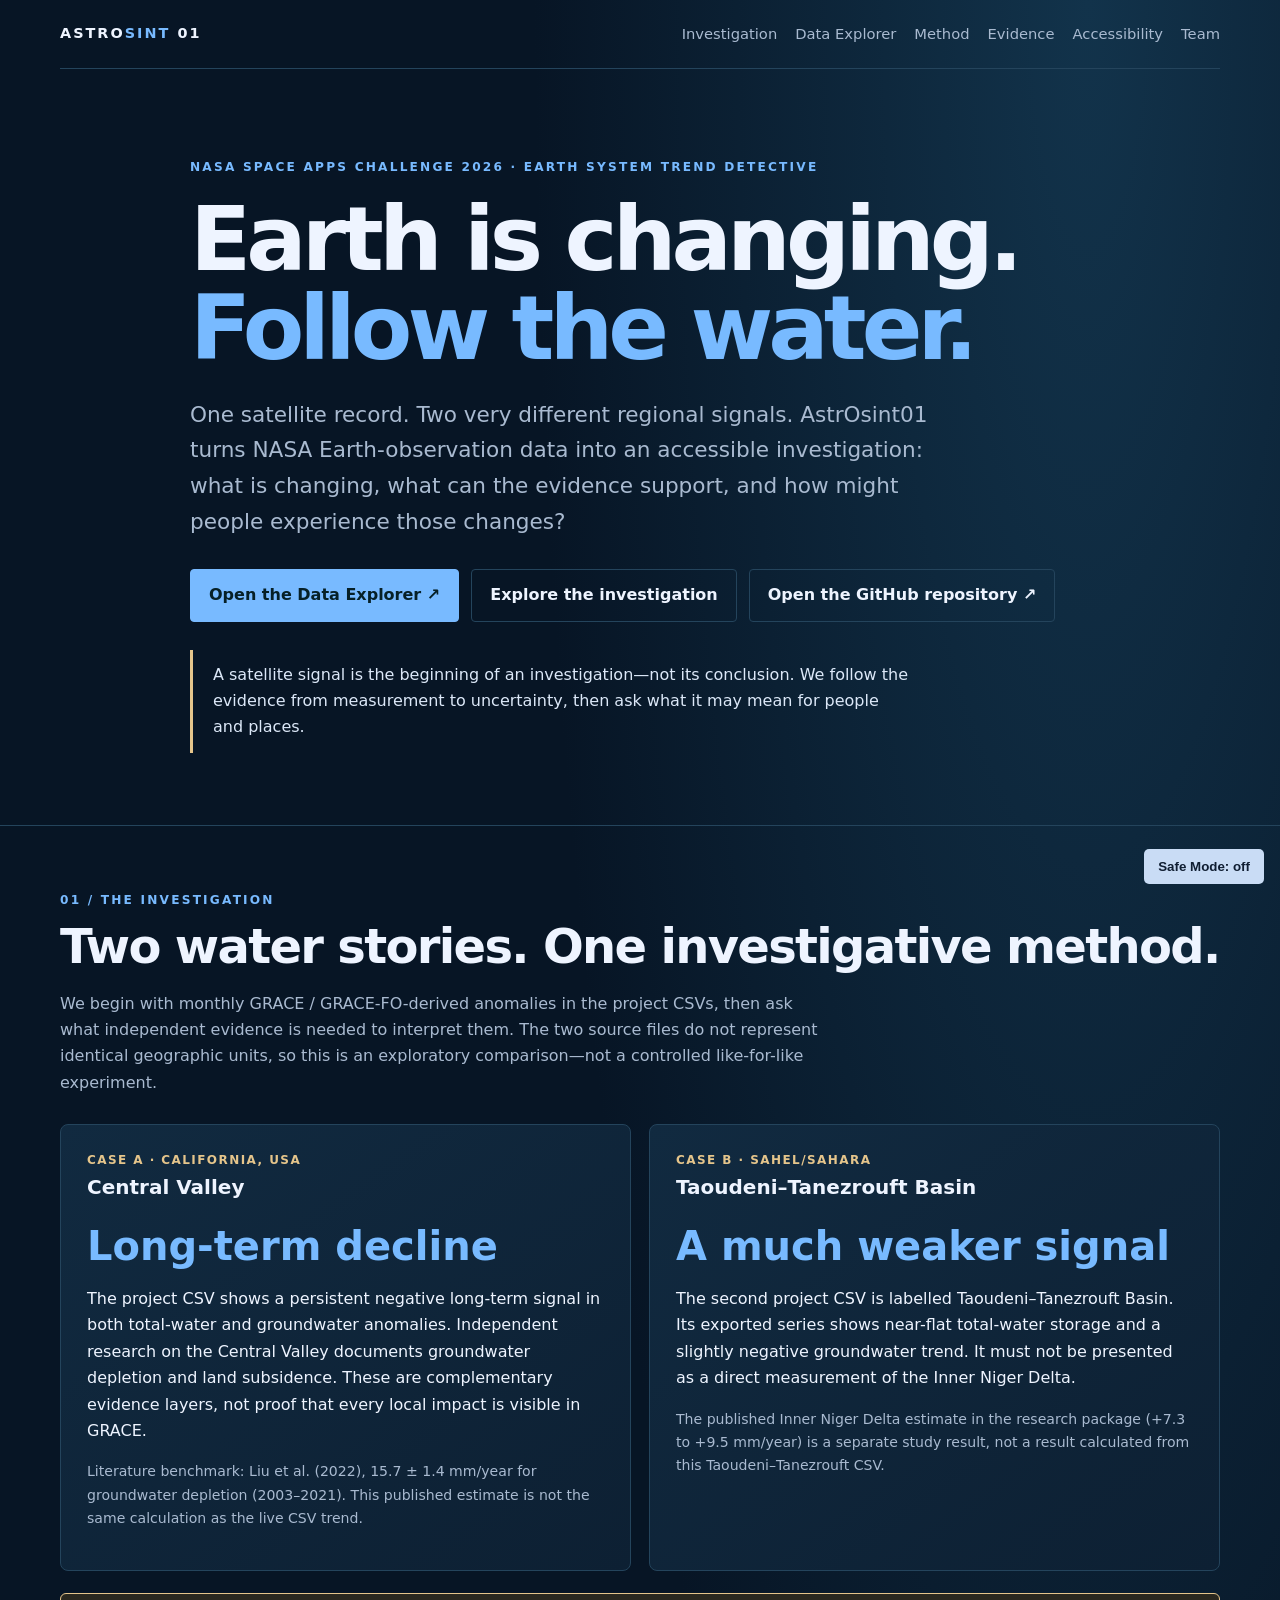
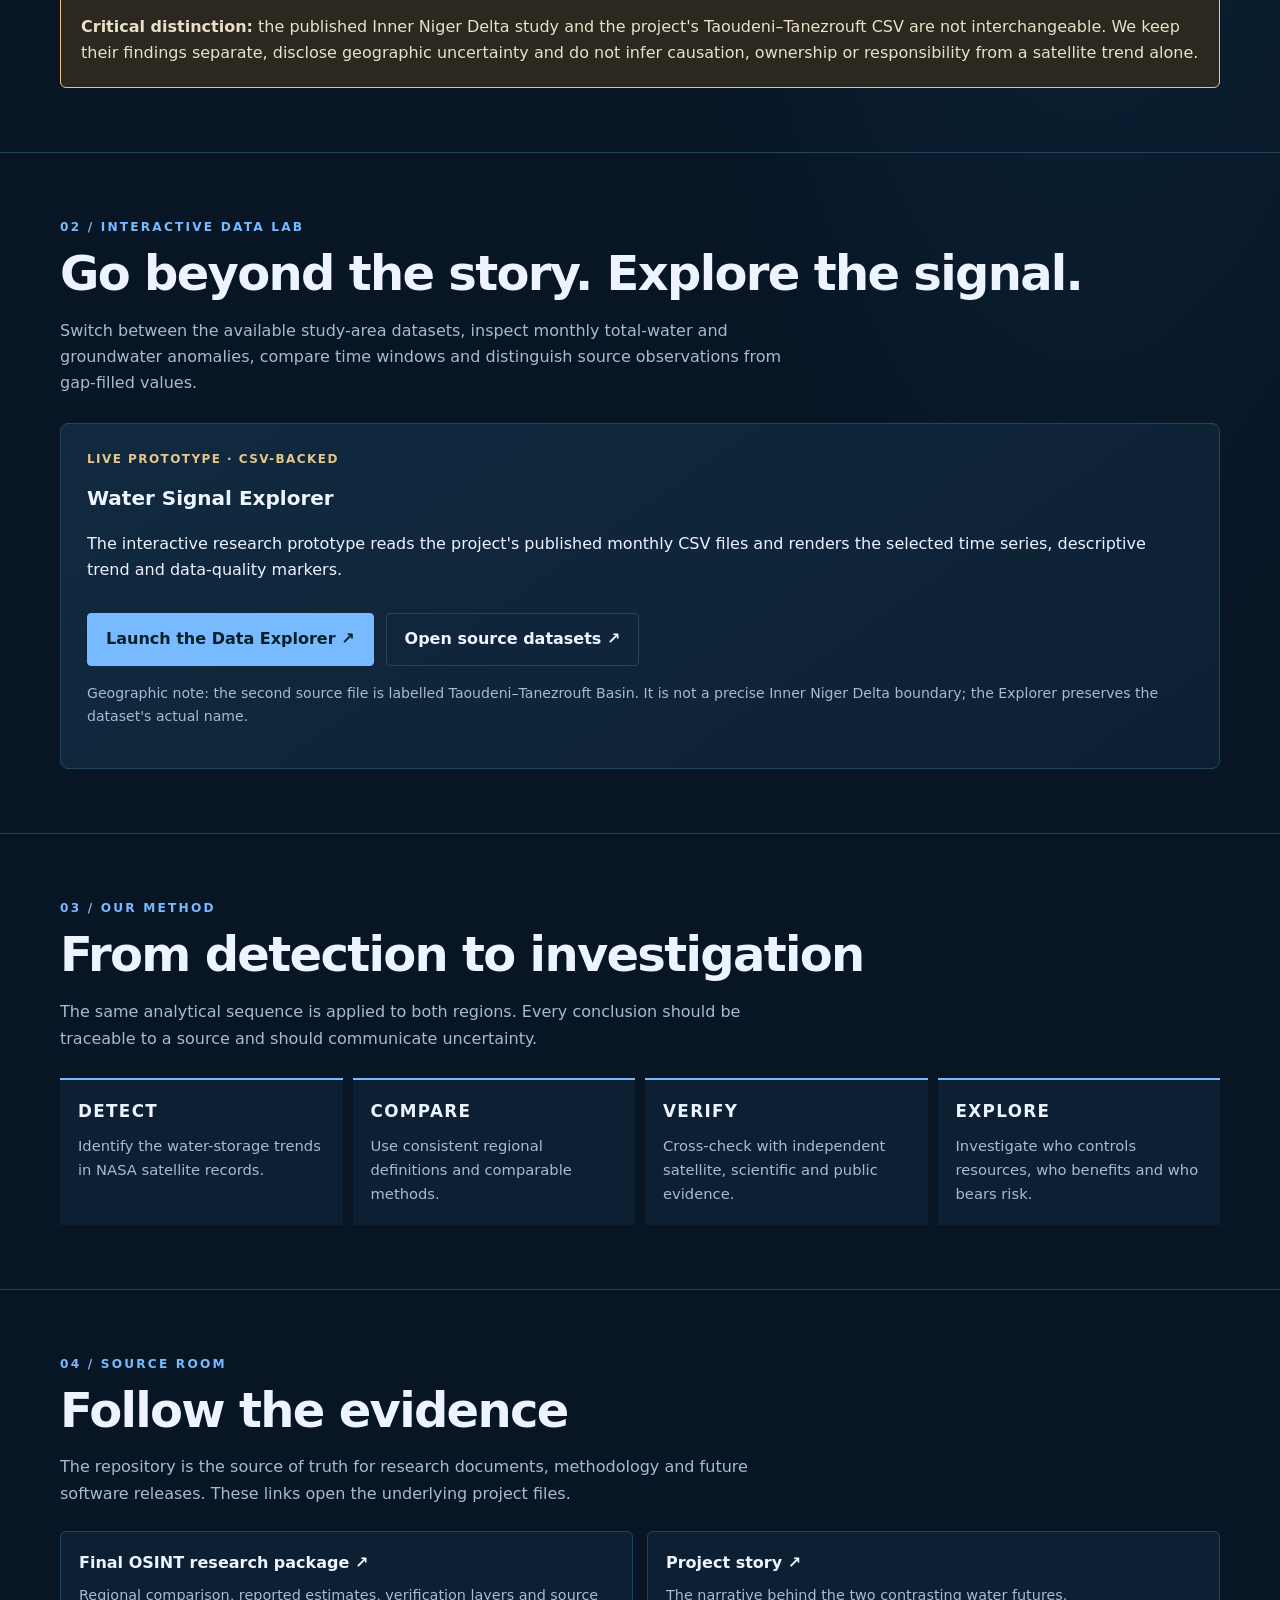
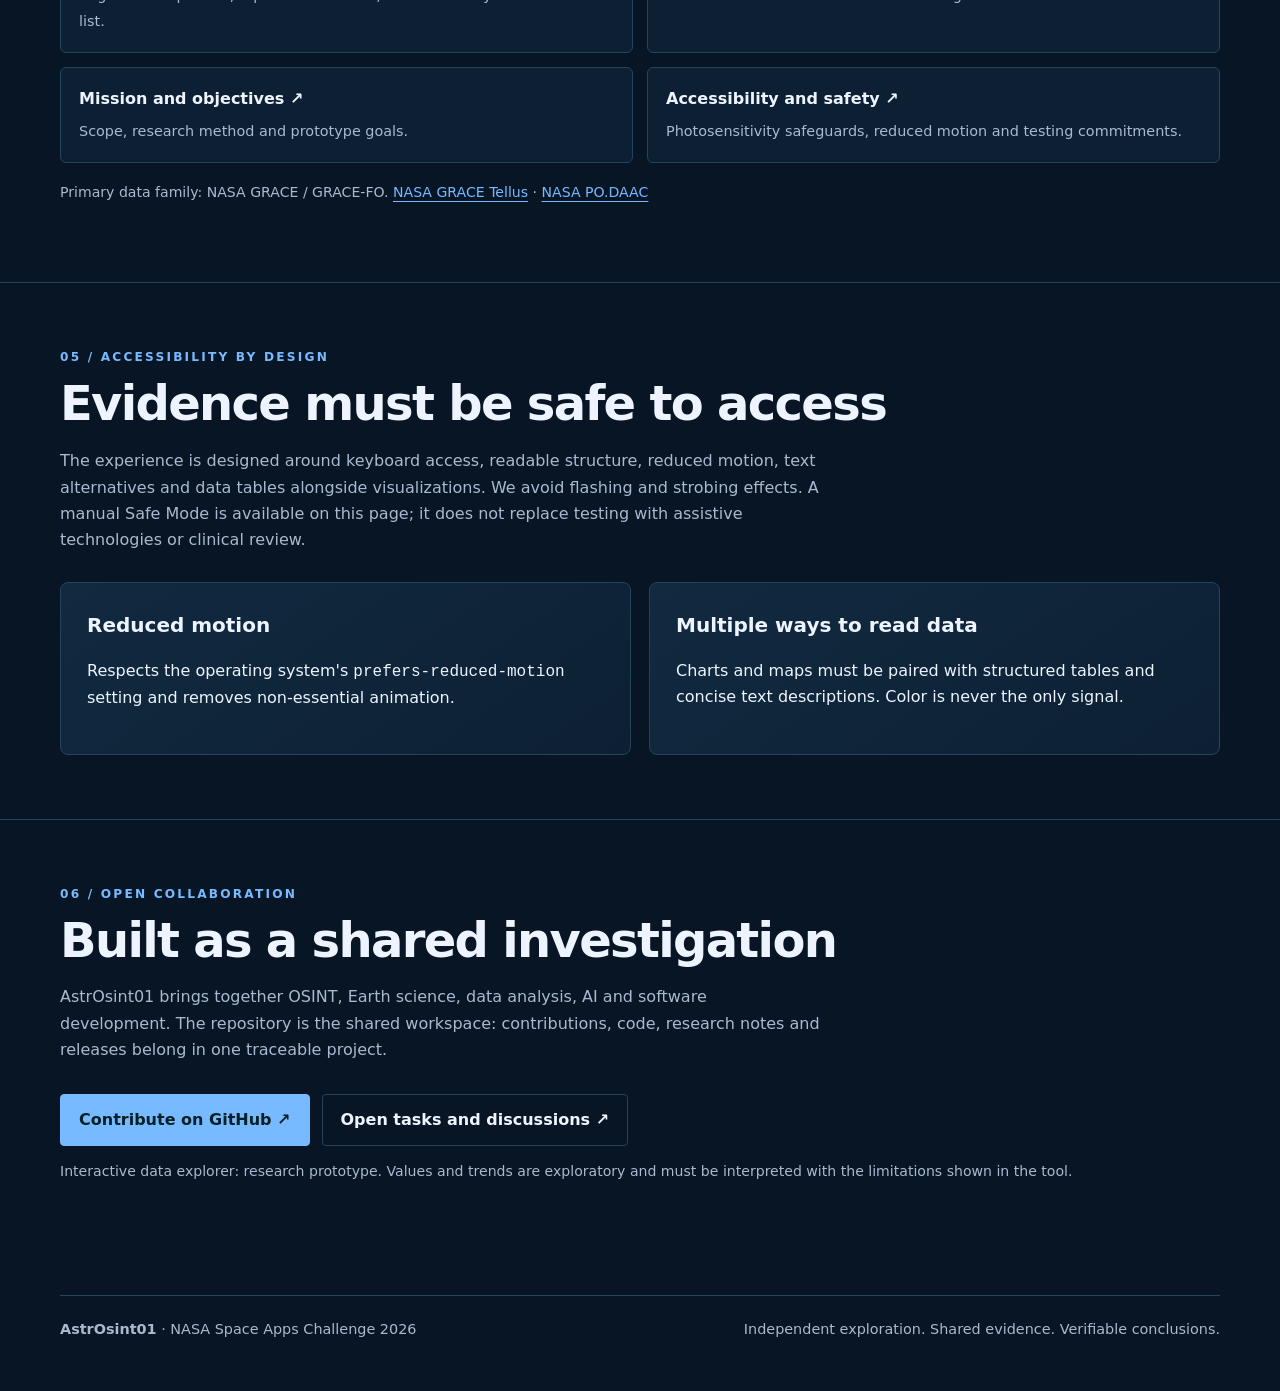
==== commit 87792765: "Replace green-tinted palette with midnight navy and ice blue" ====
--- a/index.html
+++ b/index.html
@@ -5,9 +5,9 @@
   <meta name="viewport" content="width=device-width, initial-scale=1">
   <meta name="theme-color" content="#071525">
   <meta name="description" content="AstrOsint01 explores GRACE and GRACE-FO water-storage signals, their limits, and the evidence needed to interpret regional change.">
-  <title>AstrOsint01 — Earth in Transition</title>
+  <title>AstrOsint01 — Follow the Water</title>
   <style>
-    :root{color-scheme:dark;--bg:#071525;--panel:#0d2033;--panel2:#112a40;--ink:#edf7f4;--muted:#aec5c1;--aqua:#75b9ed;--sand:#e5c58b;--line:#24445c;--max:1160px}
+    :root{color-scheme:dark;--bg:#071525;--panel:#0d2033;--panel2:#112a40;--ink:#eef4ff;--muted:#a9bad0;--aqua:#78baff;--sand:#e5c58b;--line:#24445c;--max:1160px}
     *{box-sizing:border-box}html{scroll-behavior:smooth}body{margin:0;background:radial-gradient(ellipse at 85% 0%,#12334b 0,transparent 36%),var(--bg);color:var(--ink);font:16px/1.65 system-ui,-apple-system,Segoe UI,Roboto,sans-serif}
     a{color:var(--aqua);text-underline-offset:4px}a:hover{color:#d3ebff}a:focus-visible,button:focus-visible{outline:3px solid var(--sand);outline-offset:4px}
     .skip{position:absolute;left:-9999px;top:8px;background:#fff;color:#000;padding:10px;z-index:9}.skip:focus{left:8px}
@@ -17,7 +17,7 @@
     h1{font-size:clamp(2.7rem,7vw,5.7rem);line-height:.99;letter-spacing:-.055em;margin:18px 0 24px;max-width:900px}
     h1 em{font-style:normal;color:var(--aqua)}.lead{font-size:clamp(1.1rem,2vw,1.35rem);color:var(--muted);max-width:760px}
     .actions{display:flex;flex-wrap:wrap;gap:12px;margin-top:30px}.btn{display:inline-block;padding:12px 18px;border-radius:4px;border:1px solid var(--aqua);text-decoration:none;font-weight:700}.btn.primary{background:var(--aqua);color:#062027}.btn.secondary{color:var(--ink);border-color:var(--line)}
-    .thesis{border-left:3px solid var(--sand);padding:12px 0 12px 20px;margin:28px 0 0;color:#d8e7e2;max-width:720px}
+    .thesis{border-left:3px solid var(--sand);padding:12px 0 12px 20px;margin:28px 0 0;color:#dce8f8;max-width:720px}
     section{padding:64px 0;border-top:1px solid var(--line)}h2{font-size:clamp(1.8rem,4vw,3rem);line-height:1.1;letter-spacing:-.035em;margin:10px 0 18px}h3{font-size:1.25rem;margin:0 0 8px}.sub{color:var(--muted);max-width:760px}
     .grid{display:grid;grid-template-columns:repeat(2,minmax(0,1fr));gap:18px;margin-top:28px}.card{background:linear-gradient(145deg,var(--panel2),var(--panel));border:1px solid var(--line);padding:26px;border-radius:8px;min-width:0}
     .tag{font-size:.75rem;letter-spacing:.12em;text-transform:uppercase;color:var(--sand);font-weight:700}.metric{font-size:clamp(1.7rem,4vw,2.5rem);font-weight:800;color:var(--aqua);line-height:1.2;margin:18px 0 8px}.small{font-size:.88rem;color:var(--muted)}
@@ -25,7 +25,7 @@
     .evidence{display:grid;grid-template-columns:repeat(2,1fr);gap:14px;margin-top:24px}.evidence a{display:block;padding:18px;background:var(--panel);border:1px solid var(--line);border-radius:6px;text-decoration:none}.evidence a strong{display:block;color:var(--ink);margin-bottom:5px}.evidence a span{font-size:.9rem;color:var(--muted)}
     .notice{padding:20px;border:1px solid var(--sand);border-radius:6px;color:#e9dfca;background:#2a281f;margin-top:22px}
     footer{padding:34px 0 50px;color:var(--muted);font-size:.9rem}.footerline{border-top:1px solid var(--line);padding-top:22px;display:flex;justify-content:space-between;gap:16px;flex-wrap:wrap}
-    .safe{position:fixed;right:16px;bottom:16px;background:#f2e6cb;color:#17252a;border:0;border-radius:5px;padding:10px 14px;font-weight:800;cursor:pointer;z-index:5}
+    .safe{position:fixed;right:16px;bottom:16px;background:#c9dcf5;color:#101e32;border:0;border-radius:5px;padding:10px 14px;font-weight:800;cursor:pointer;z-index:5}
     body.safe-mode *,body.safe-mode *::before,body.safe-mode *::after{scroll-behavior:auto!important;animation:none!important;transition:none!important}
     @media(max-width:760px){.top{align-items:flex-start;flex-direction:column}.hero{padding:62px 0 50px}.grid,.evidence{grid-template-columns:1fr}.steps{grid-template-columns:repeat(2,1fr)}section{padding:48px 0}}
     @media(max-width:420px){.wrap{width:min(100% - 28px,var(--max))}.steps{grid-template-columns:1fr}nav{gap:12px}}
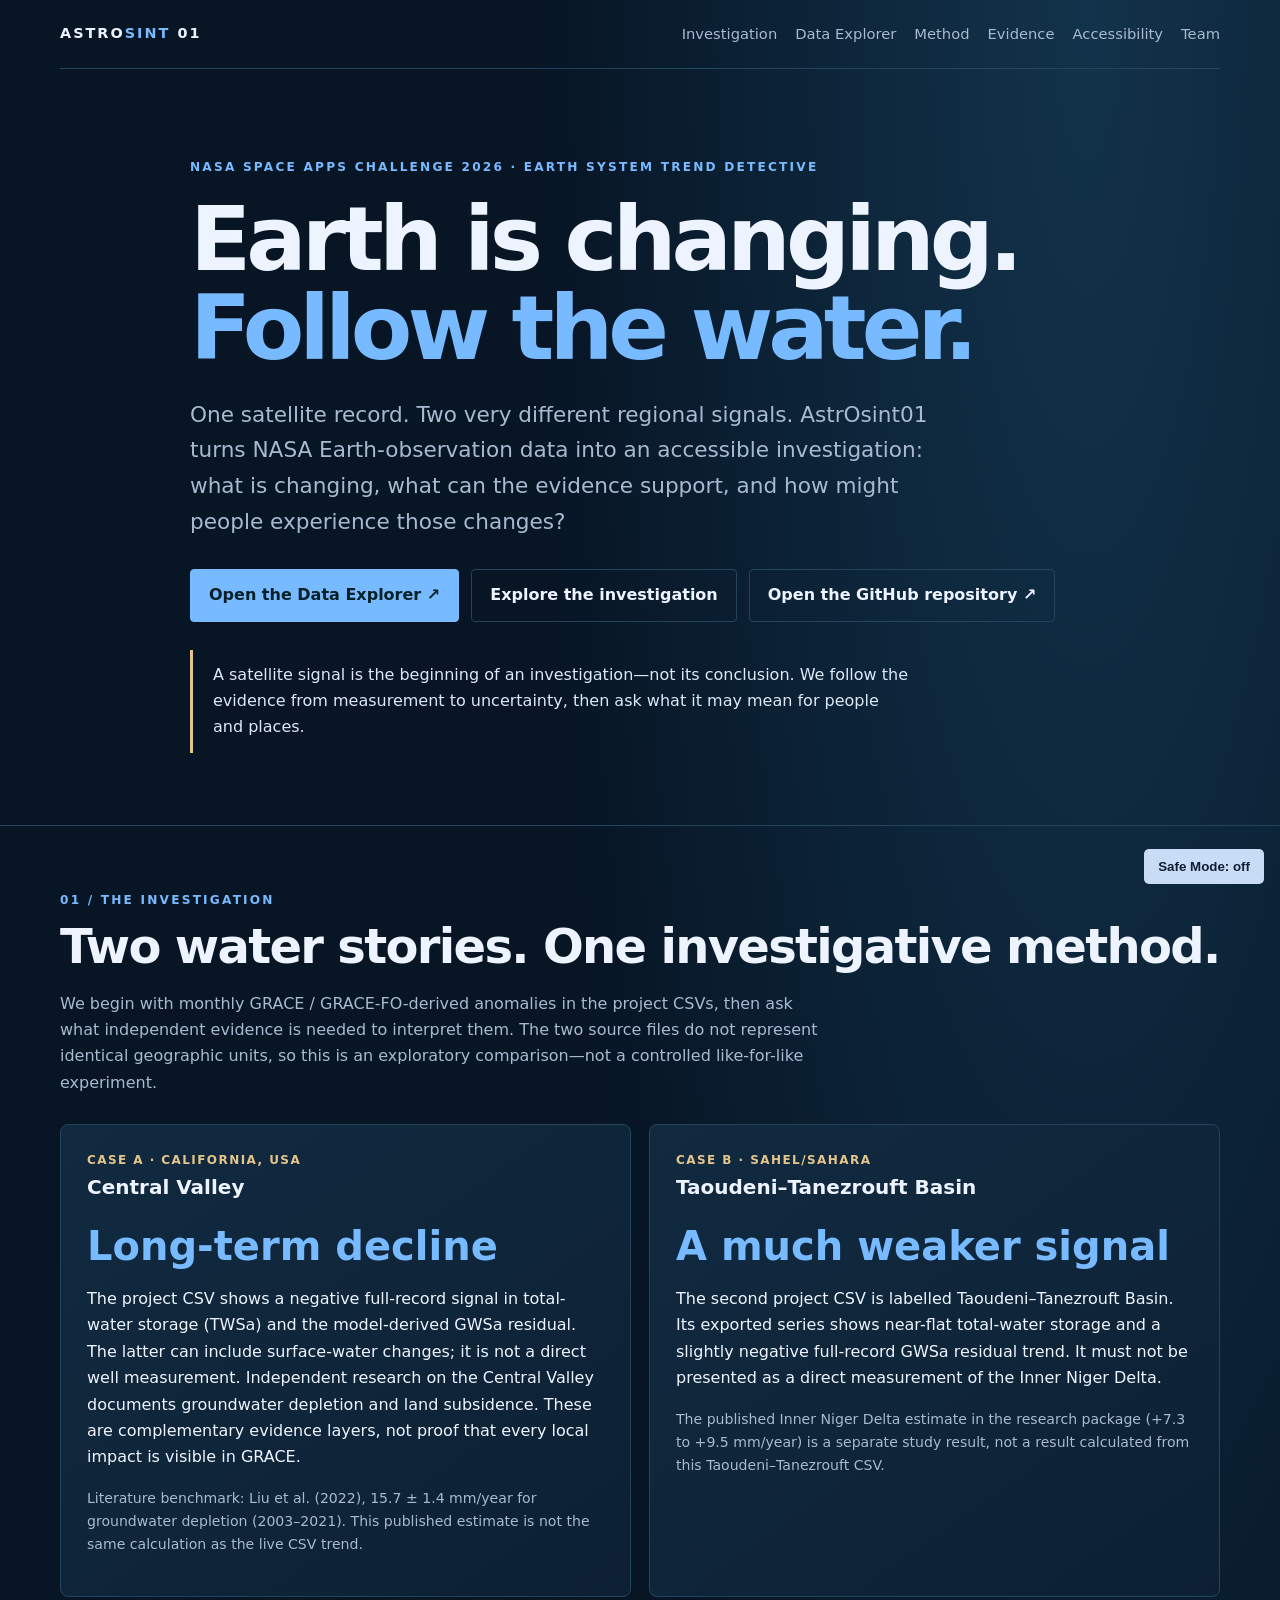
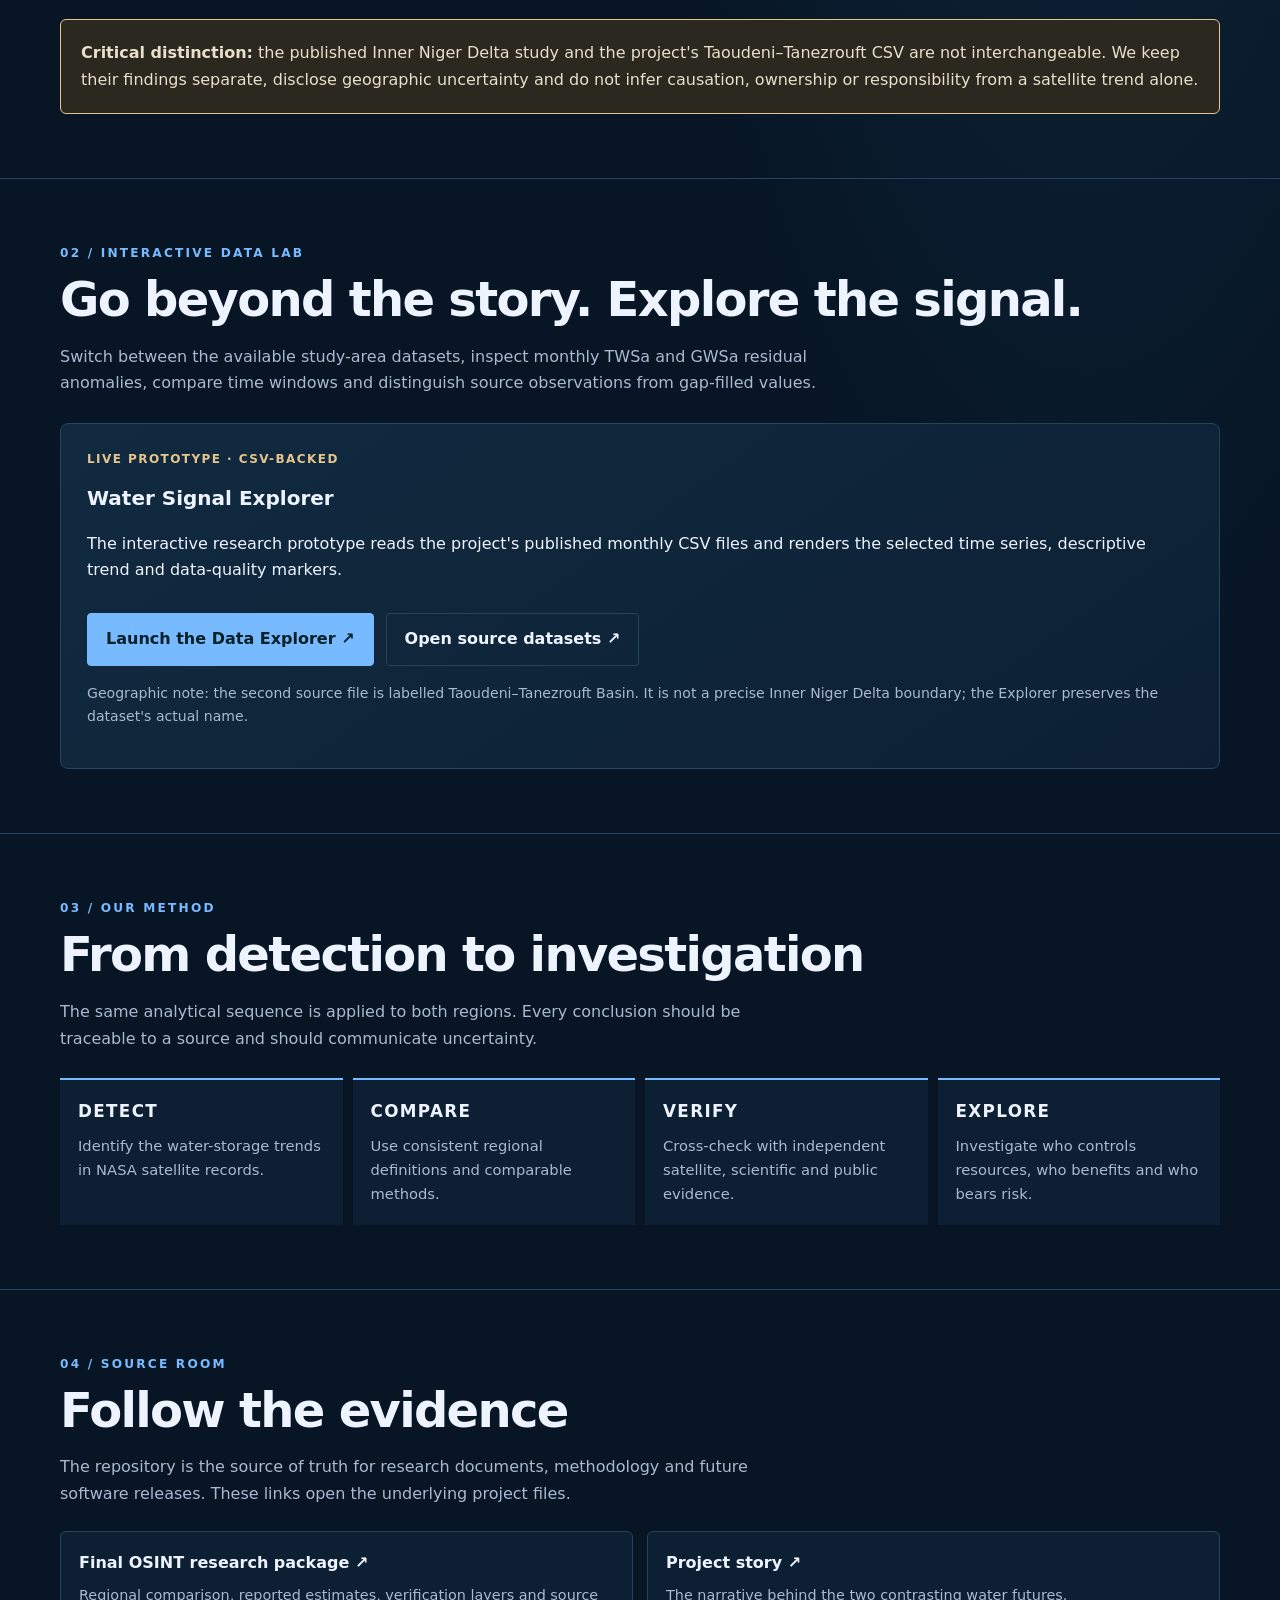
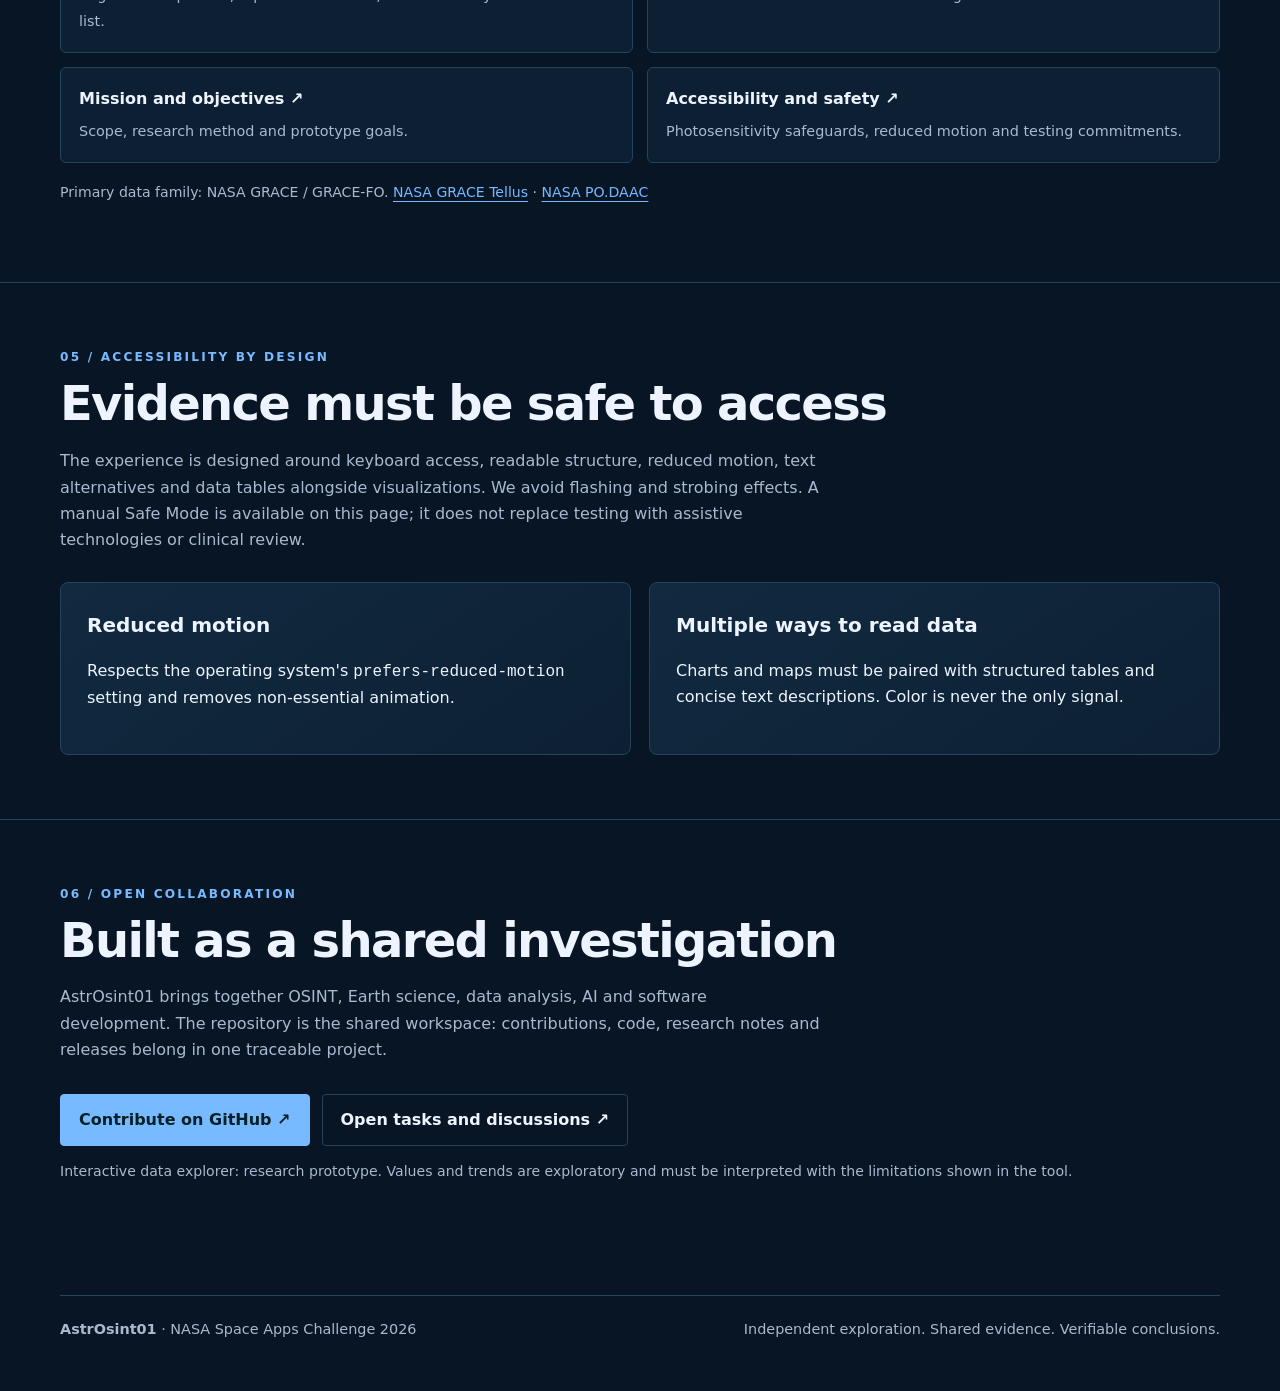
==== commit d185801e: "Clarify GWSa residual and surface-water limitations" ====
--- a/index.html
+++ b/index.html
@@ -59,13 +59,13 @@
       <article class="card">
         <div class="tag">Case A · California, USA</div><h3>Central Valley</h3>
         <div class="metric">Long-term decline</div>
-        <p>The project CSV shows a persistent negative long-term signal in both total-water and groundwater anomalies. Independent research on the Central Valley documents groundwater depletion and land subsidence. These are complementary evidence layers, not proof that every local impact is visible in GRACE.</p>
+        <p>The project CSV shows a negative full-record signal in total-water storage (TWSa) and the model-derived GWSa residual. The latter can include surface-water changes; it is not a direct well measurement. Independent research on the Central Valley documents groundwater depletion and land subsidence. These are complementary evidence layers, not proof that every local impact is visible in GRACE.</p>
         <p class="small">Literature benchmark: Liu et al. (2022), 15.7 ± 1.4 mm/year for groundwater depletion (2003–2021). This published estimate is not the same calculation as the live CSV trend.</p>
       </article>
       <article class="card">
         <div class="tag">Case B · Sahel/Sahara</div><h3>Taoudeni–Tanezrouft Basin</h3>
         <div class="metric">A much weaker signal</div>
-        <p>The second project CSV is labelled Taoudeni–Tanezrouft Basin. Its exported series shows near-flat total-water storage and a slightly negative groundwater trend. It must not be presented as a direct measurement of the Inner Niger Delta.</p>
+        <p>The second project CSV is labelled Taoudeni–Tanezrouft Basin. Its exported series shows near-flat total-water storage and a slightly negative full-record GWSa residual trend. It must not be presented as a direct measurement of the Inner Niger Delta.</p>
         <p class="small">The published Inner Niger Delta estimate in the research package (+7.3 to +9.5 mm/year) is a separate study result, not a result calculated from this Taoudeni–Tanezrouft CSV.</p>
       </article>
     </div>
@@ -75,7 +75,7 @@
 
   <section id="explorer"><div class="wrap">
     <div class="eyebrow">02 / Interactive data lab</div><h2>Go beyond the story. Explore the signal.</h2>
-    <p class="sub">Switch between the available study-area datasets, inspect monthly total-water and groundwater anomalies, compare time windows and distinguish source observations from gap-filled values.</p>
+    <p class="sub">Switch between the available study-area datasets, inspect monthly TWSa and GWSa residual anomalies, compare time windows and distinguish source observations from gap-filled values.</p>
     <div class="card" style="margin-top:26px;background:linear-gradient(145deg,#112a40,#0d2033);border-color:#24445c">
       <div class="tag">Live prototype · CSV-backed</div>
       <h3 style="margin-top:12px">Water Signal Explorer</h3>
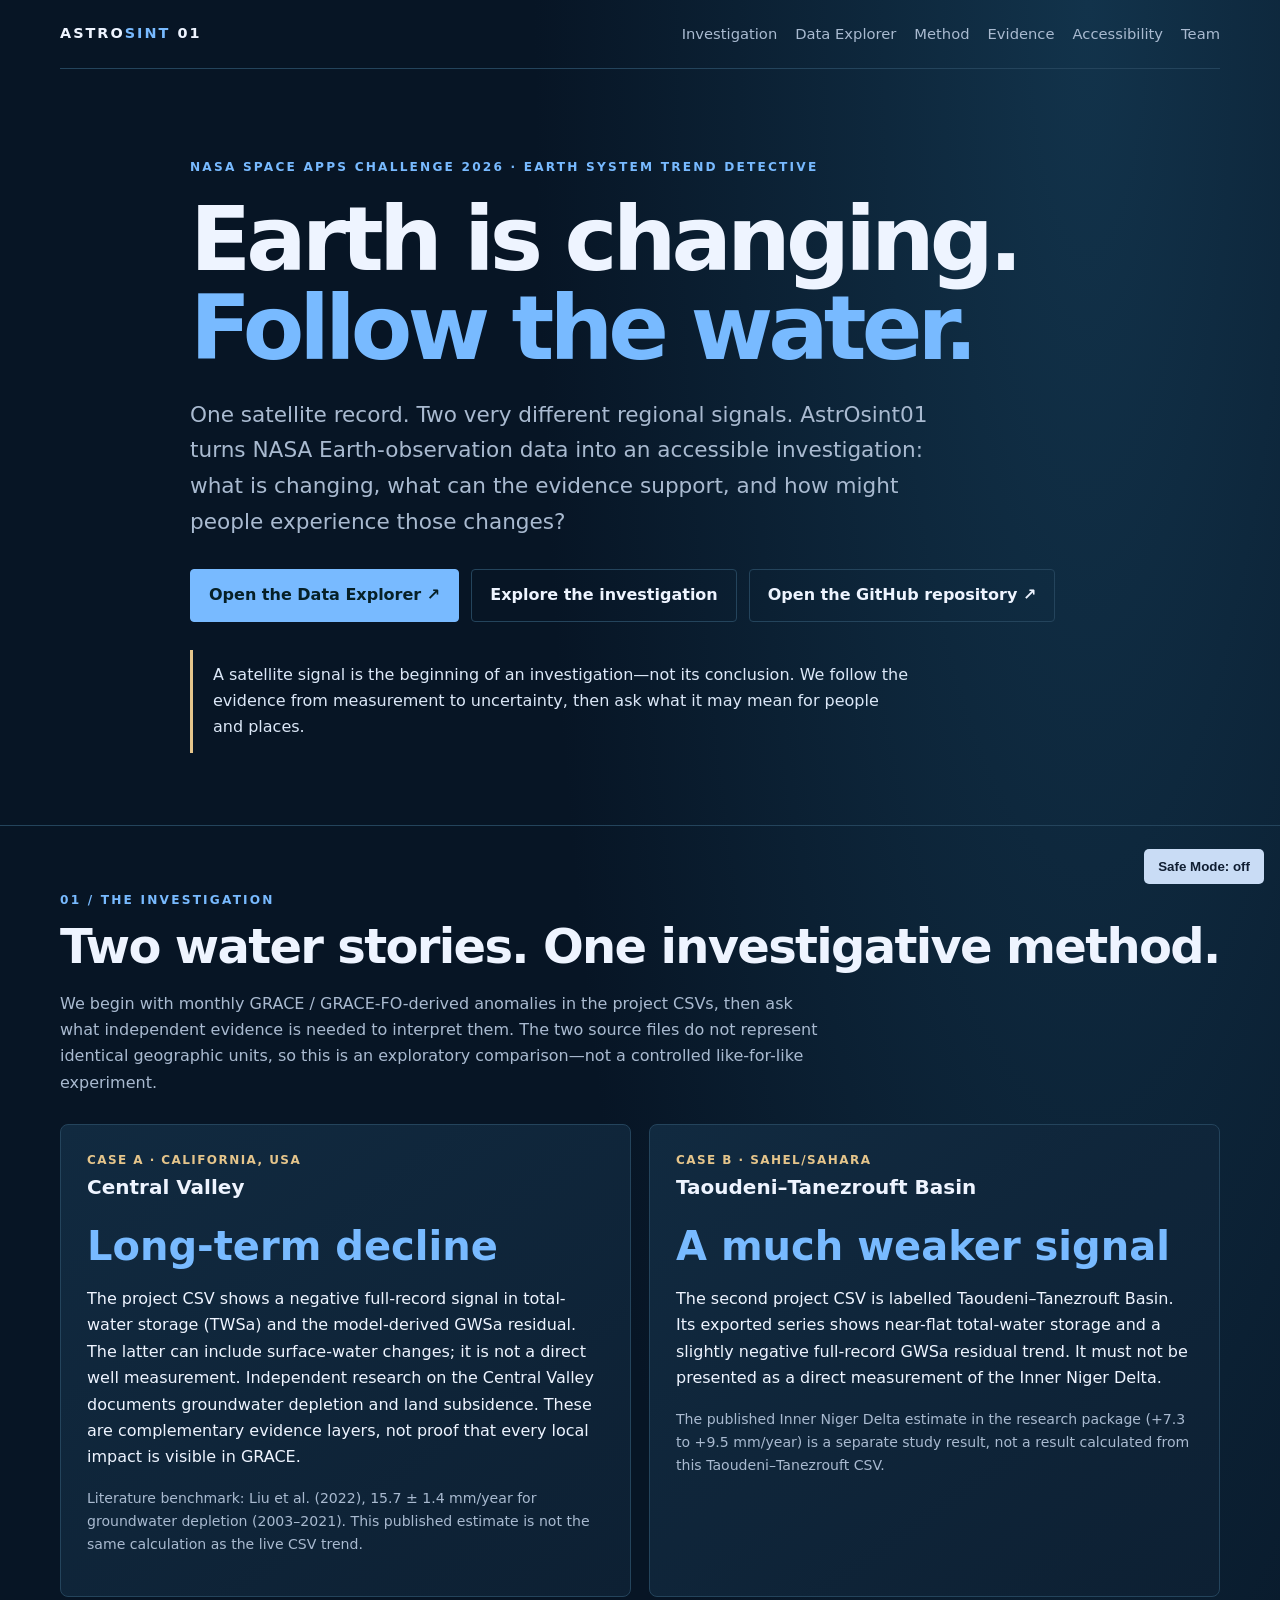
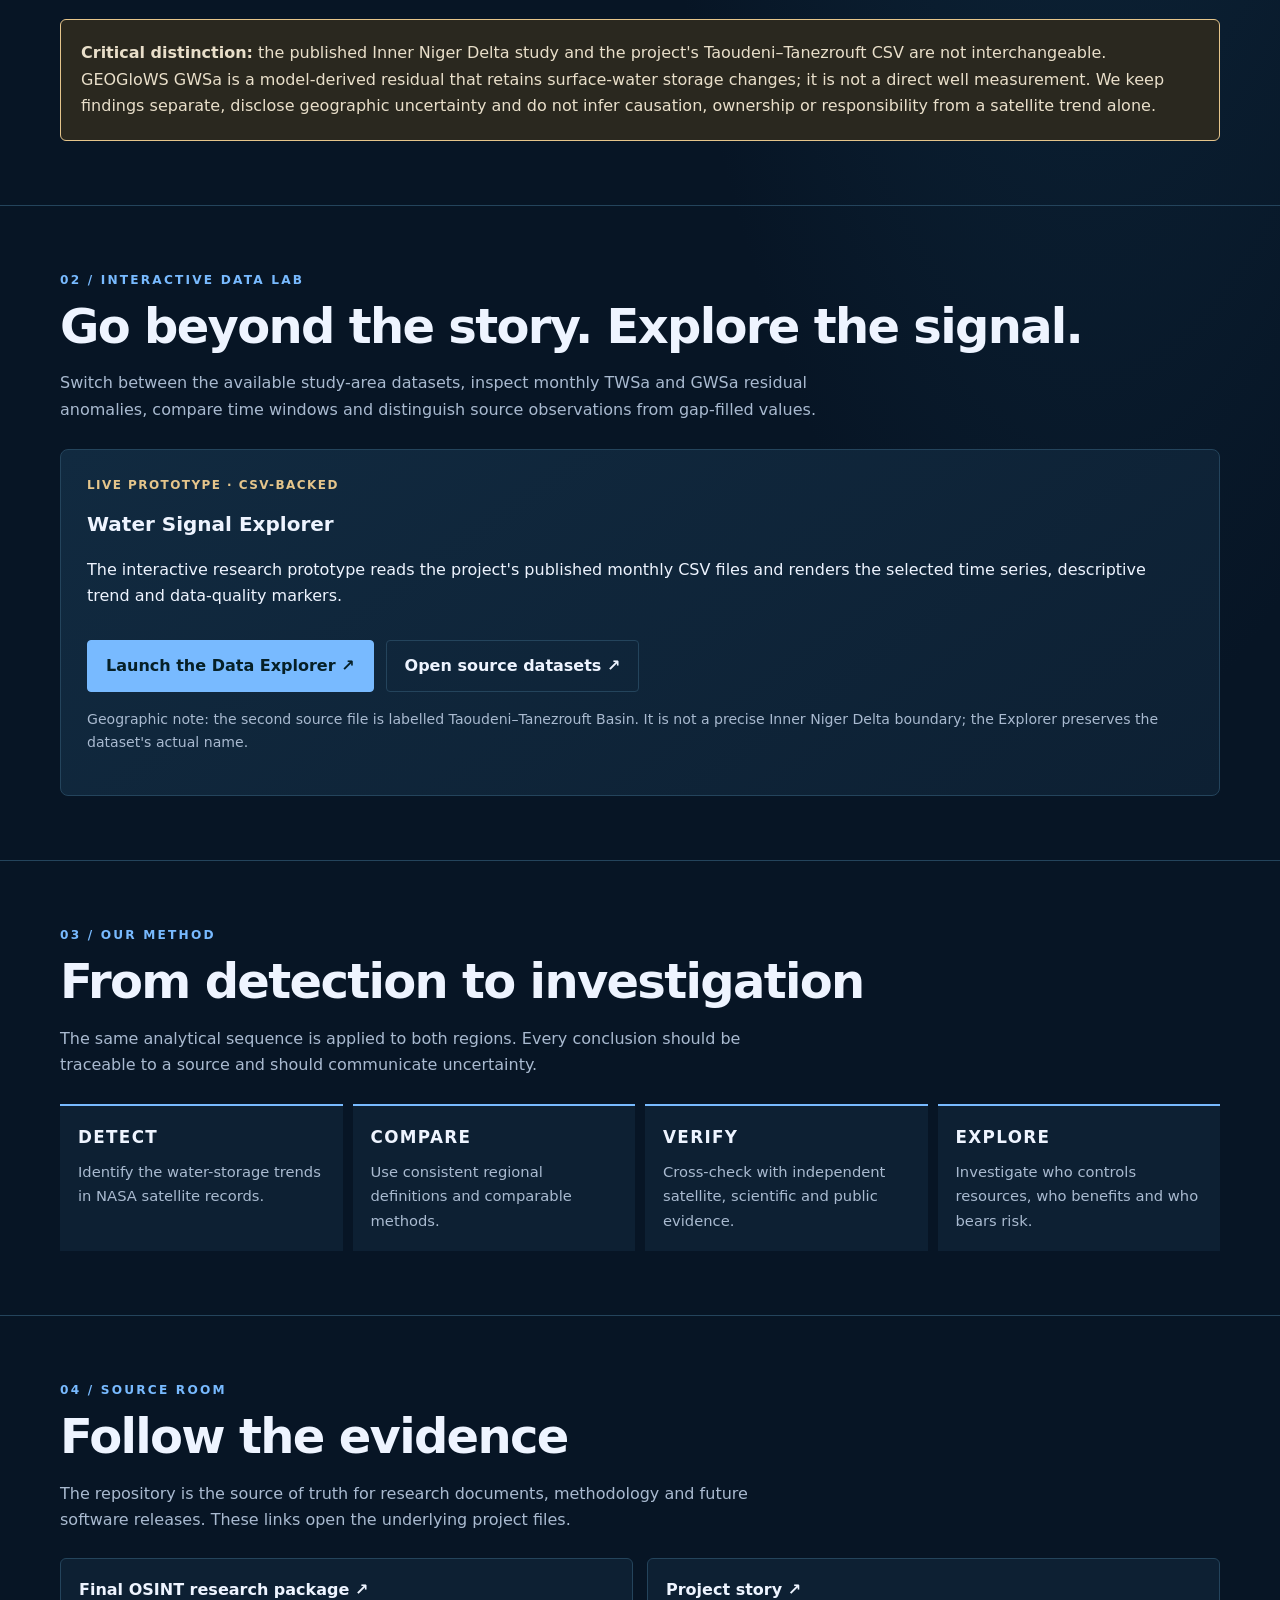
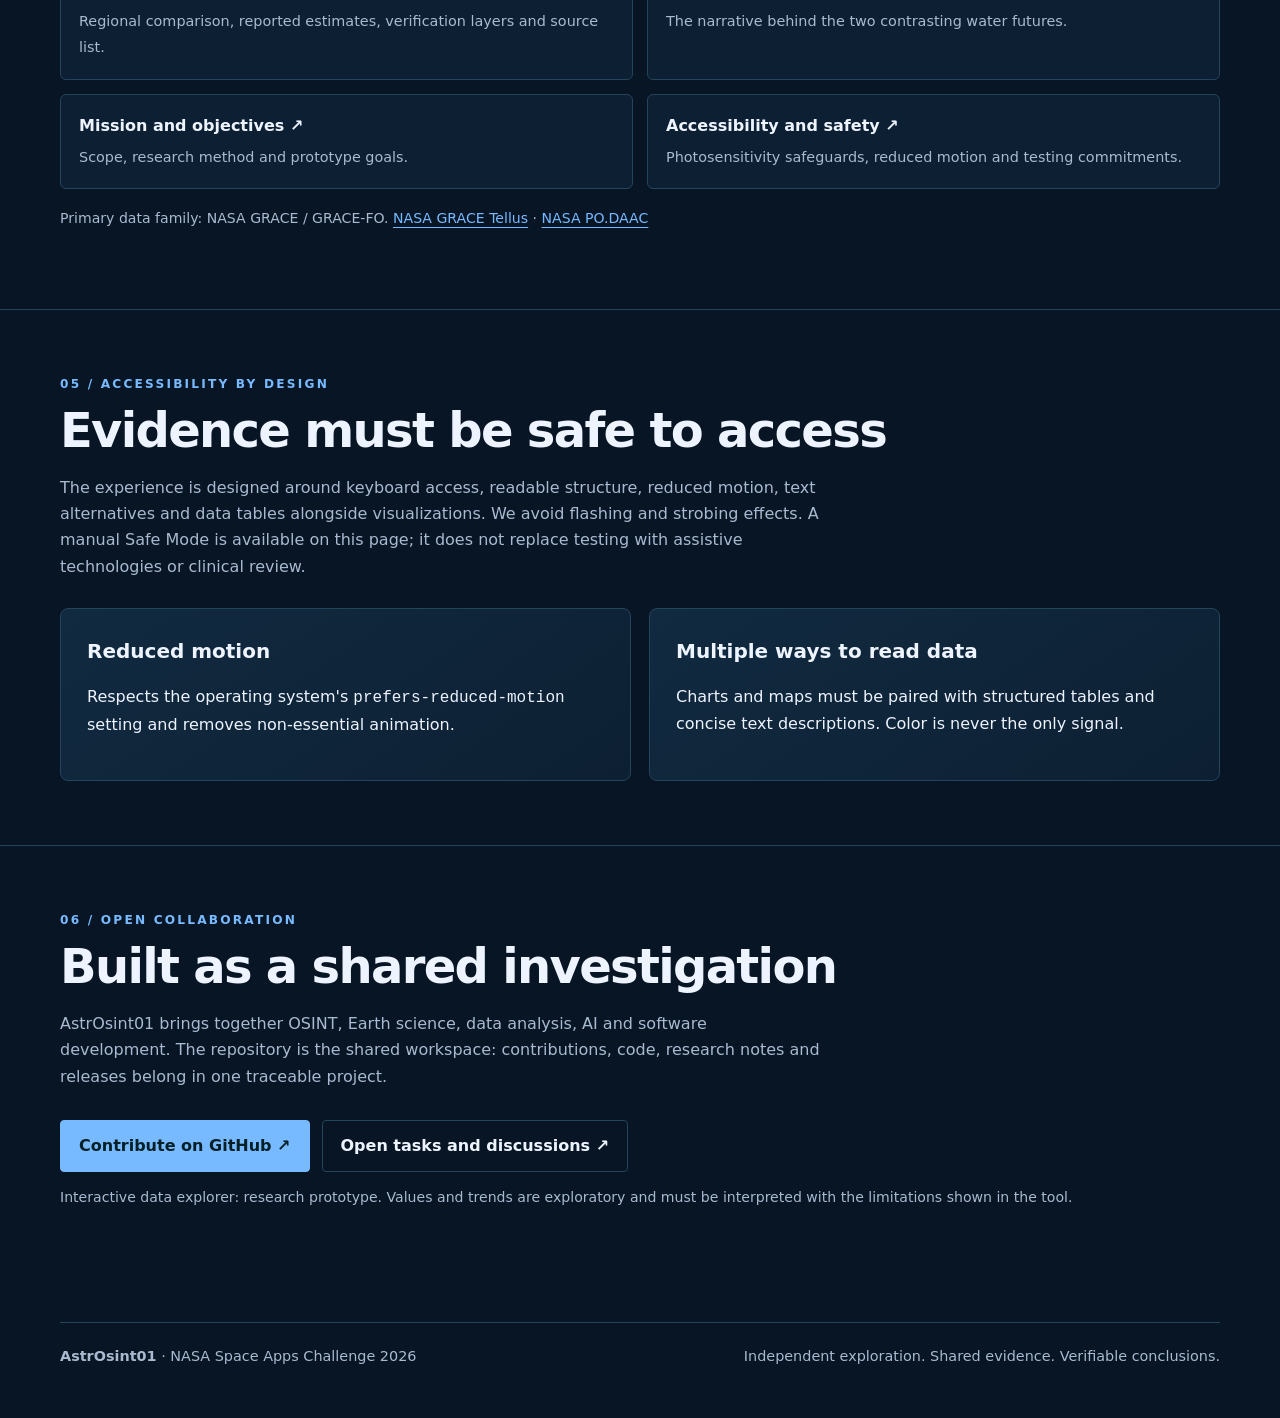
==== commit 457b6dea: "Add GWSa surface-water limitation to project homepage" ====
--- a/index.html
+++ b/index.html
@@ -69,7 +69,7 @@
         <p class="small">The published Inner Niger Delta estimate in the research package (+7.3 to +9.5 mm/year) is a separate study result, not a result calculated from this Taoudeni–Tanezrouft CSV.</p>
       </article>
     </div>
-    <div class="notice"><strong>Critical distinction:</strong> the published Inner Niger Delta study and the project's Taoudeni–Tanezrouft CSV are not interchangeable. We keep their findings separate, disclose geographic uncertainty and do not infer causation, ownership or responsibility from a satellite trend alone.</div>
+    <div class="notice"><strong>Critical distinction:</strong> the published Inner Niger Delta study and the project's Taoudeni–Tanezrouft CSV are not interchangeable. GEOGloWS GWSa is a model-derived residual that retains surface-water storage changes; it is not a direct well measurement. We keep findings separate, disclose geographic uncertainty and do not infer causation, ownership or responsibility from a satellite trend alone.</div>
   </div></section>
 
 
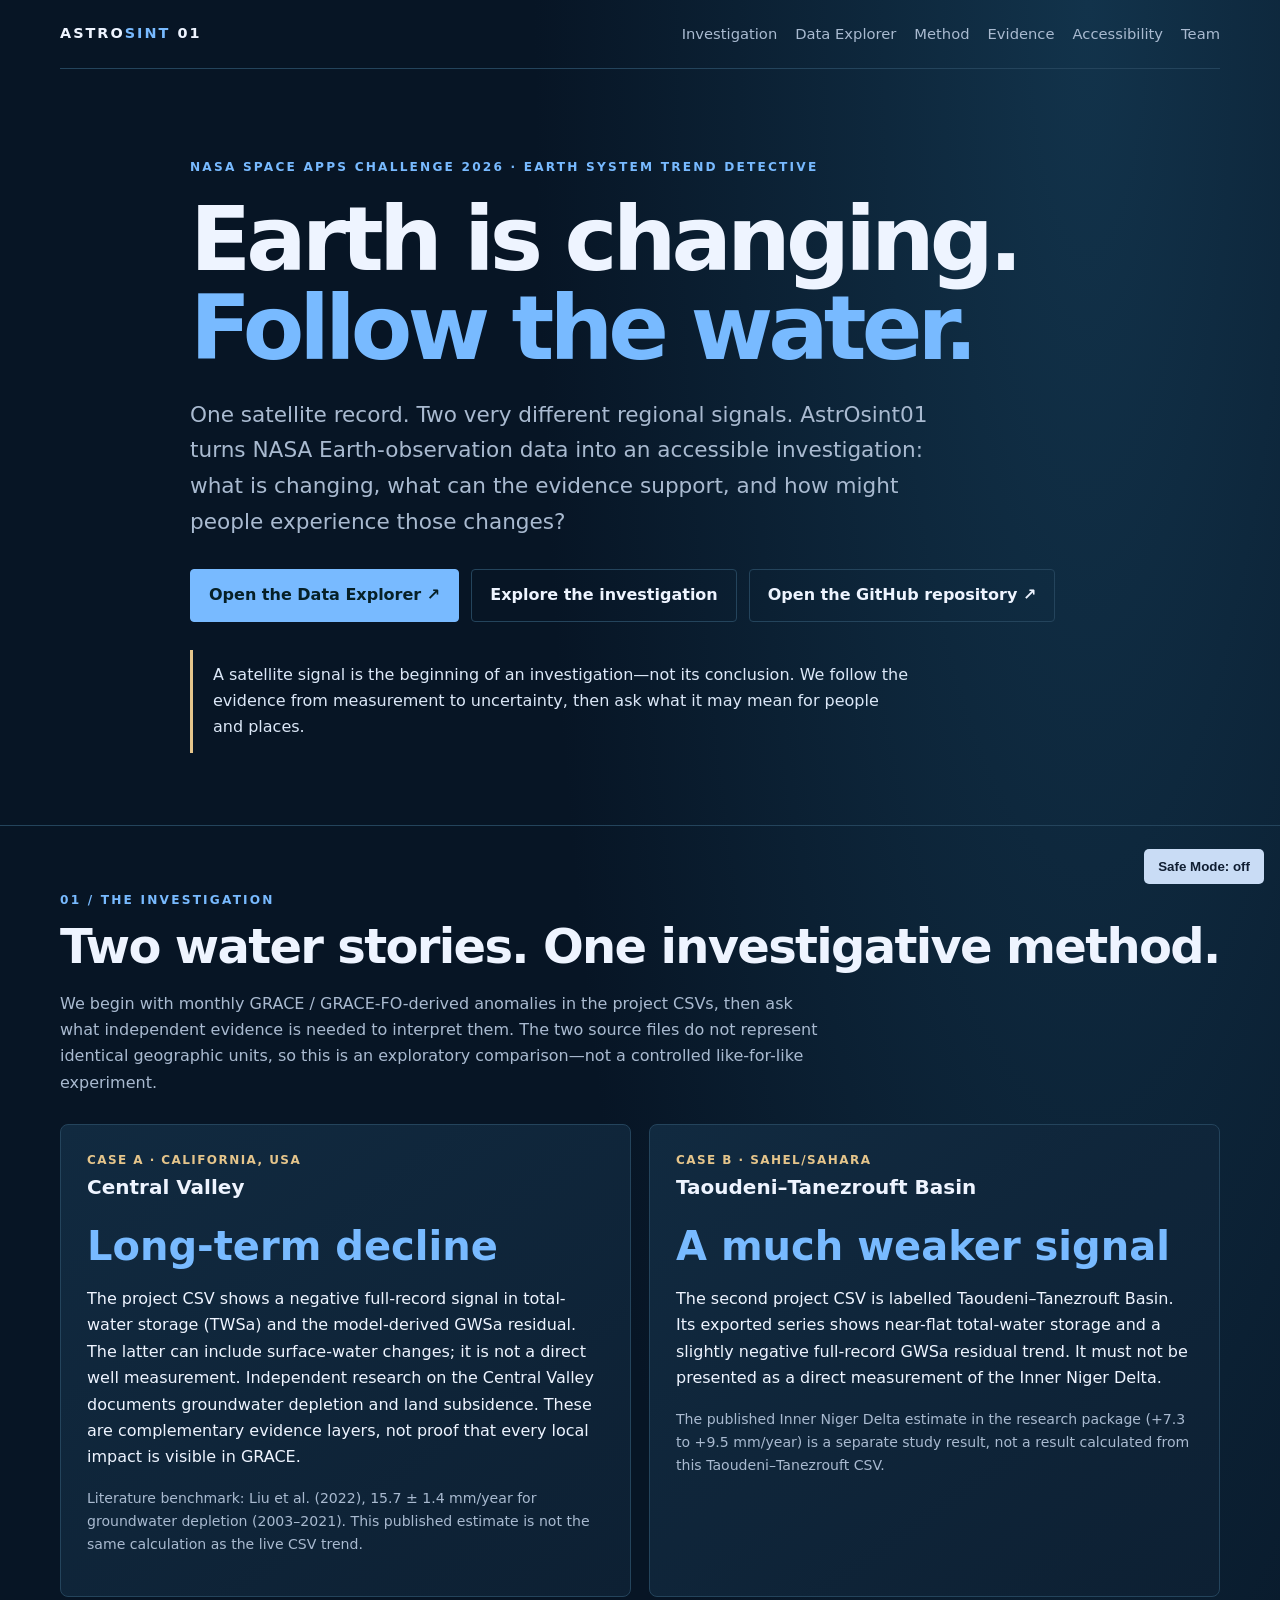
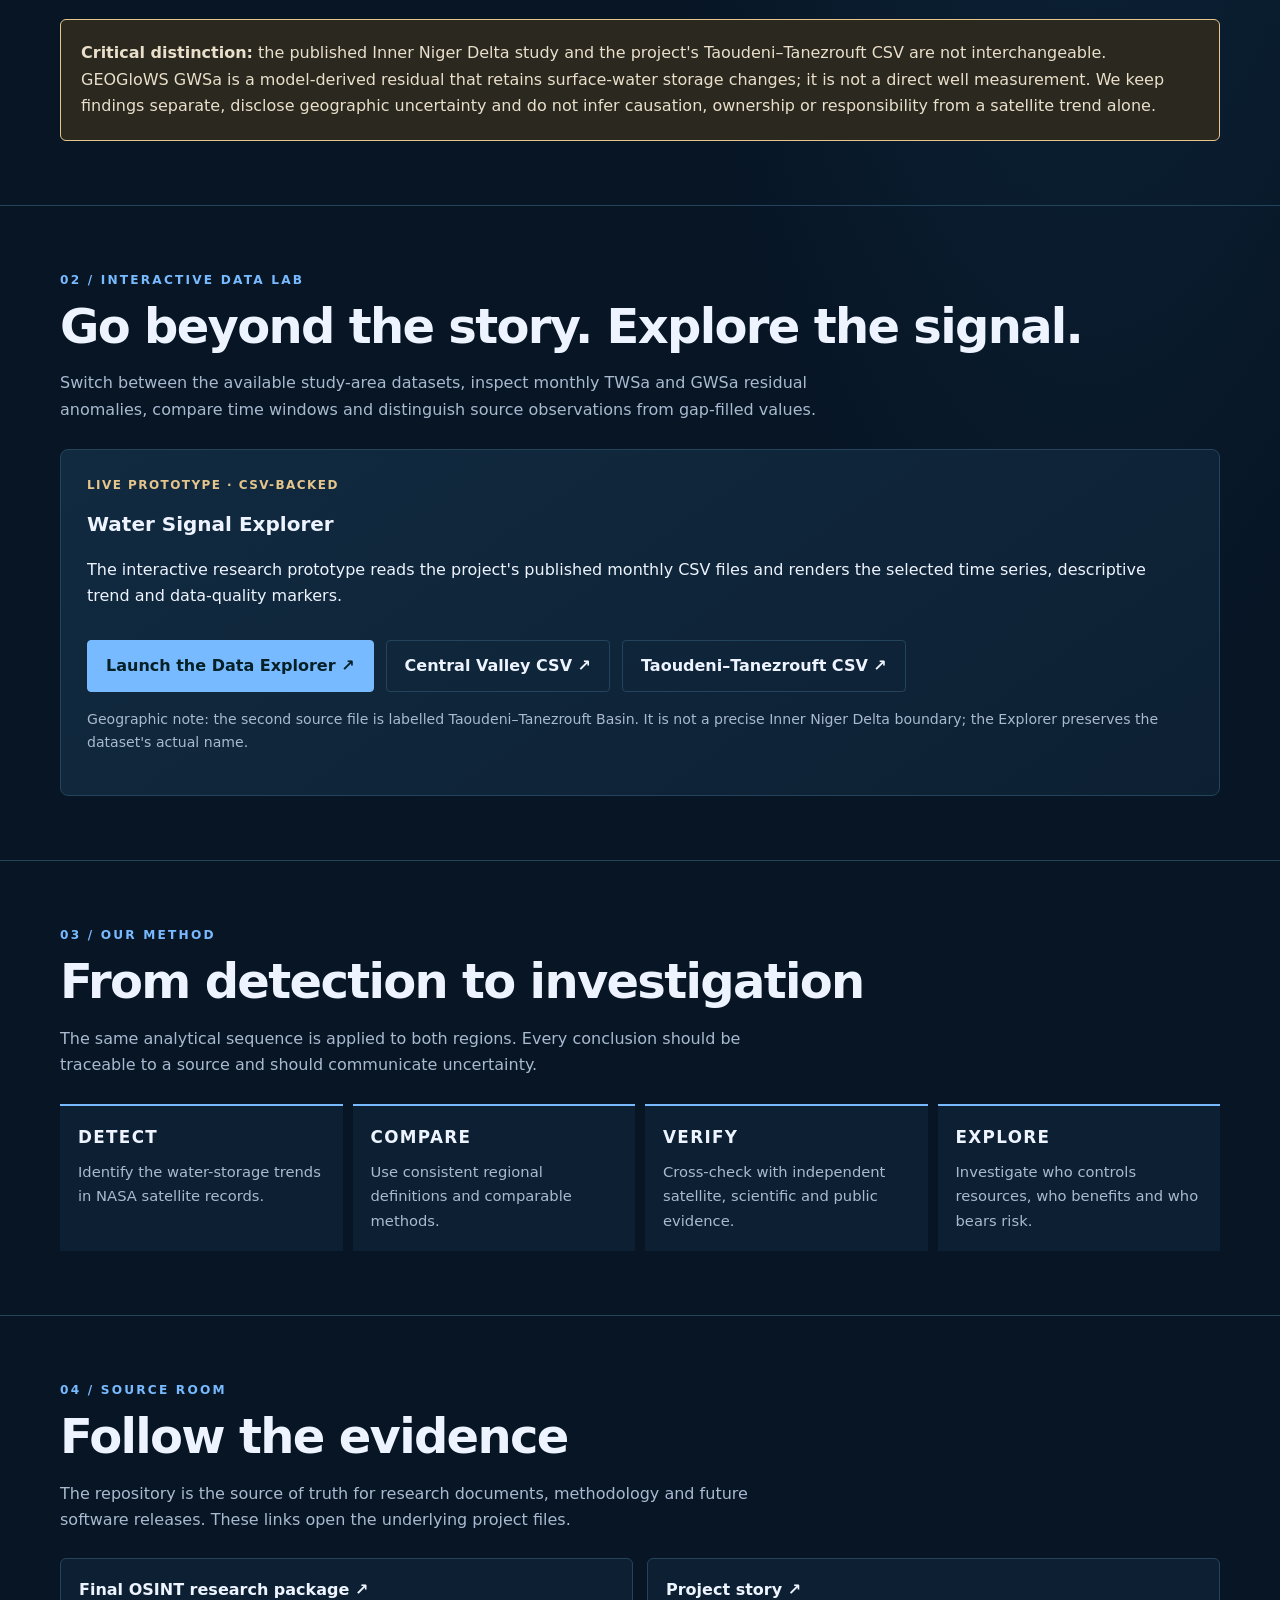
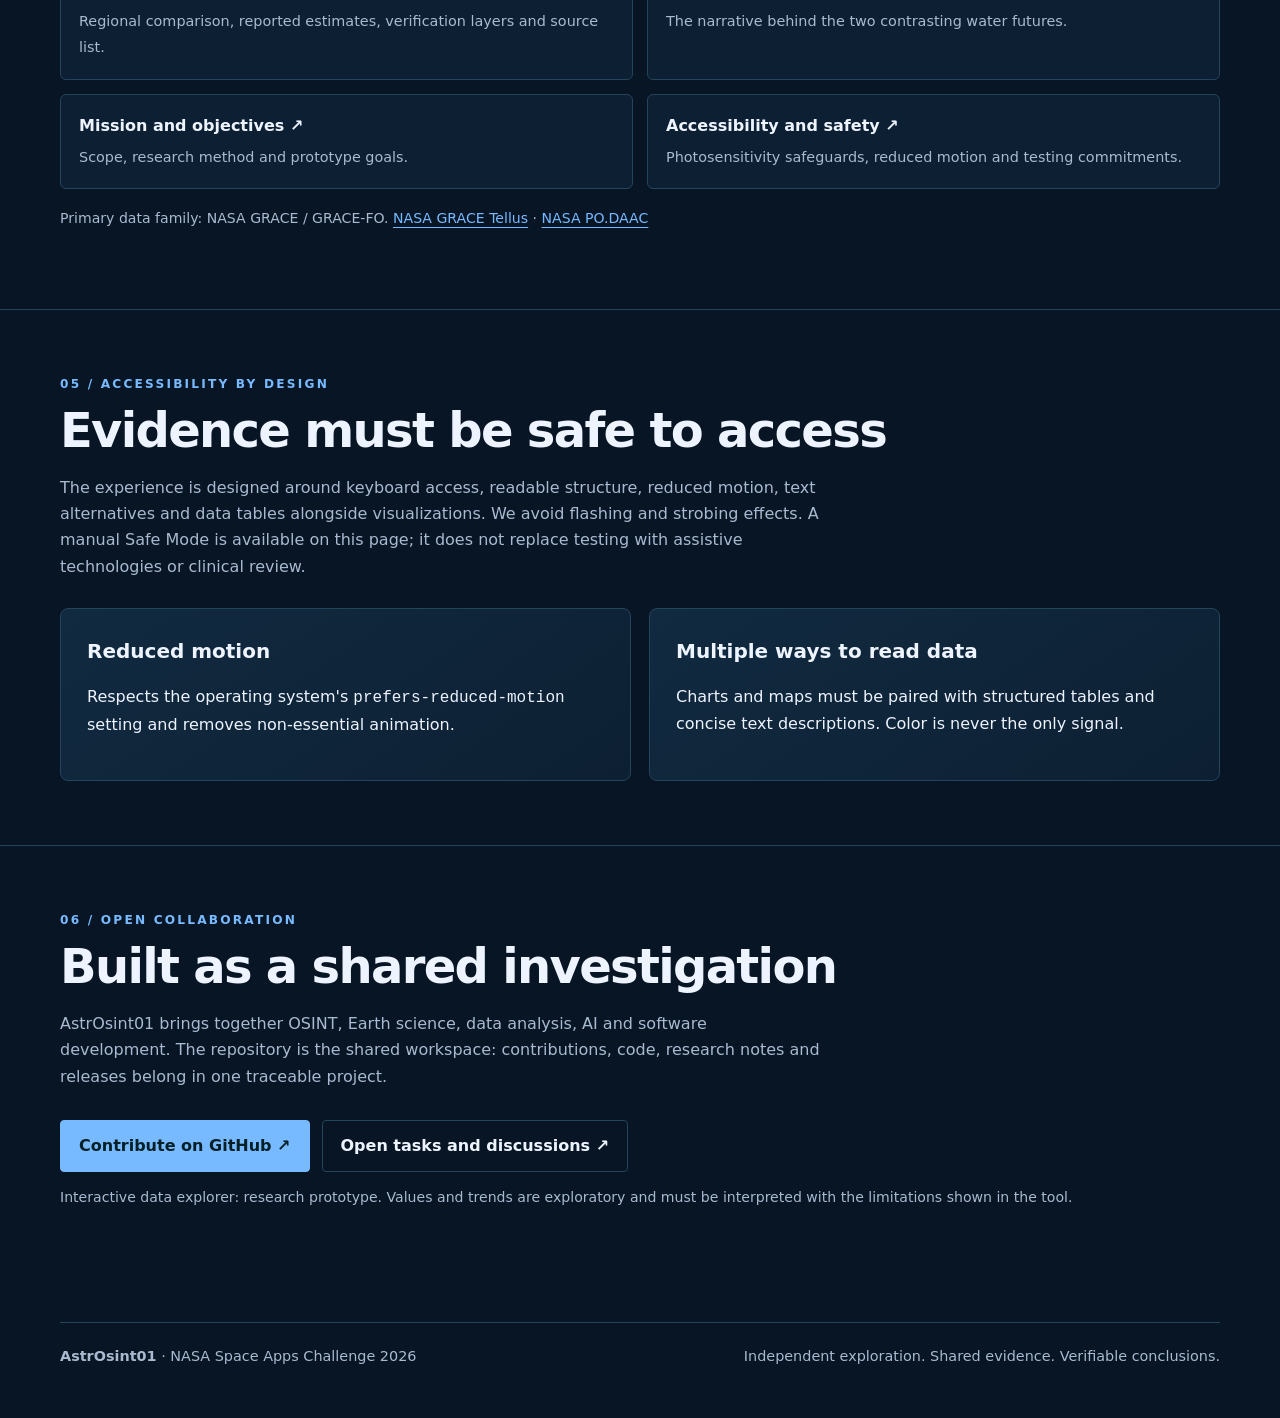
==== commit 1adb95af: "Link directly to the two CSV source files" ====
--- a/index.html
+++ b/index.html
@@ -80,7 +80,7 @@
       <div class="tag">Live prototype · CSV-backed</div>
       <h3 style="margin-top:12px">Water Signal Explorer</h3>
       <p>The interactive research prototype reads the project's published monthly CSV files and renders the selected time series, descriptive trend and data-quality markers.</p>
-      <div class="actions"><a class="btn primary" href="explorer/">Launch the Data Explorer ↗</a><a class="btn secondary" href="https://github.com/AstrOsint01/nasa-water-storage-analysis">Open source datasets ↗</a></div>
+      <div class="actions"><a class="btn primary" href="explorer/">Launch the Data Explorer ↗</a><a class="btn secondary" href="https://github.com/AstrOsint01/nasa-water-storage-analysis/blob/main/central_valley.csv.csv">Central Valley CSV ↗</a><a class="btn secondary" href="https://github.com/AstrOsint01/nasa-water-storage-analysis/blob/main/taoudeni-tanezrouft%20basin.csv.csv">Taoudeni–Tanezrouft CSV ↗</a></div>
       <p class="small" style="margin-top:16px">Geographic note: the second source file is labelled Taoudeni–Tanezrouft Basin. It is not a precise Inner Niger Delta boundary; the Explorer preserves the dataset's actual name.</p>
     </div>
   </div></section>
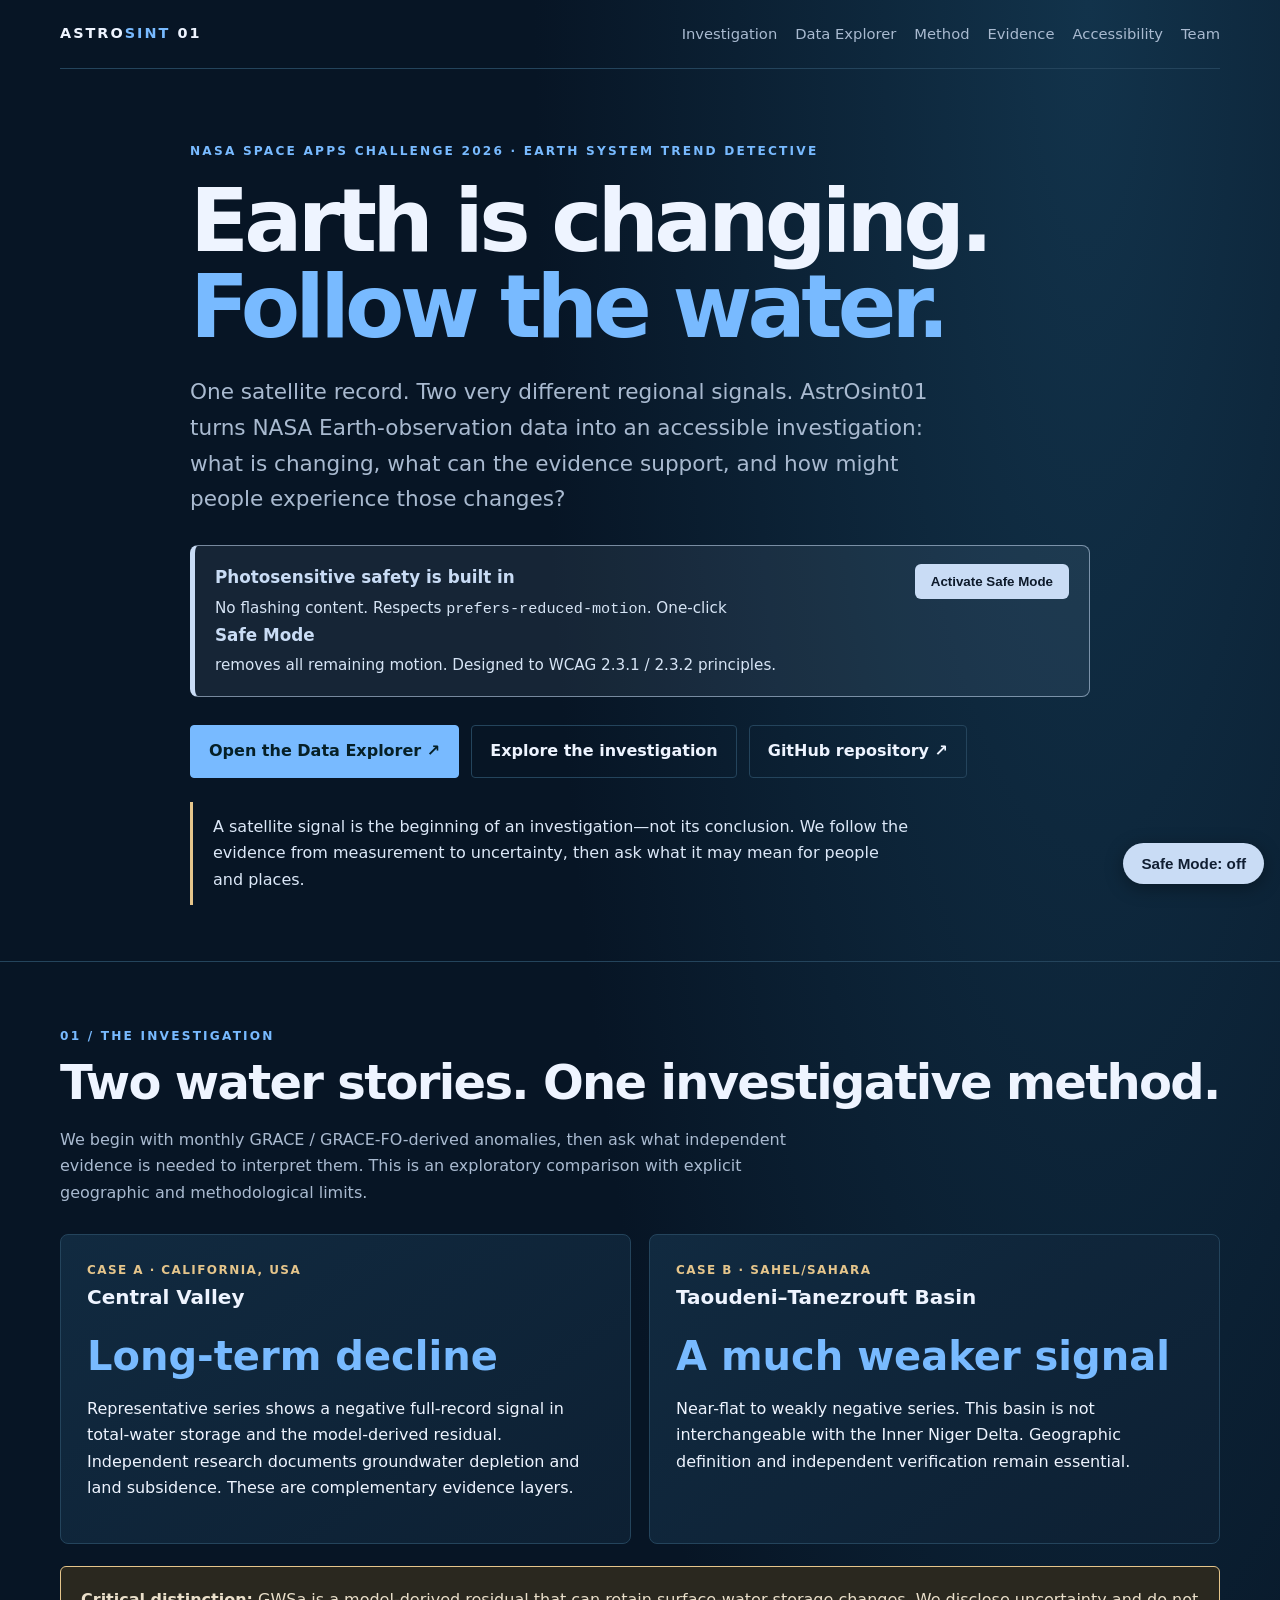
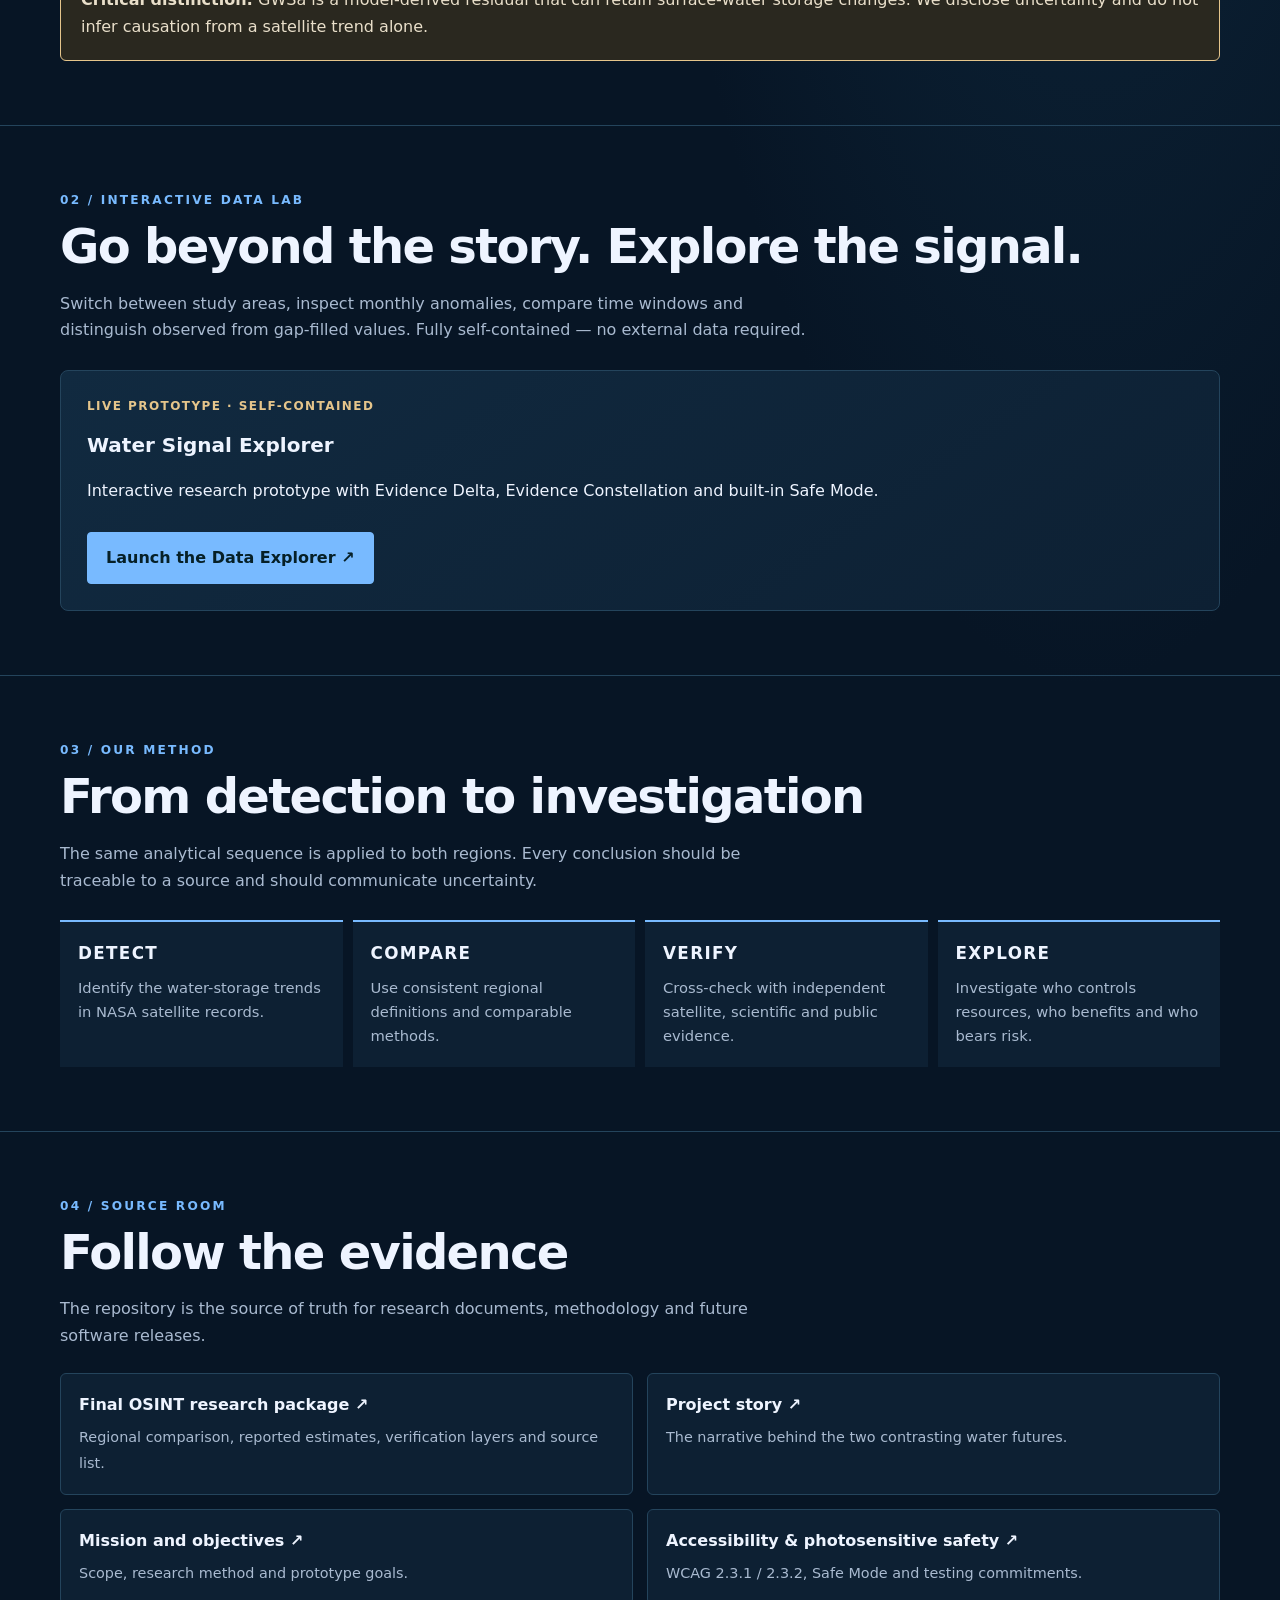
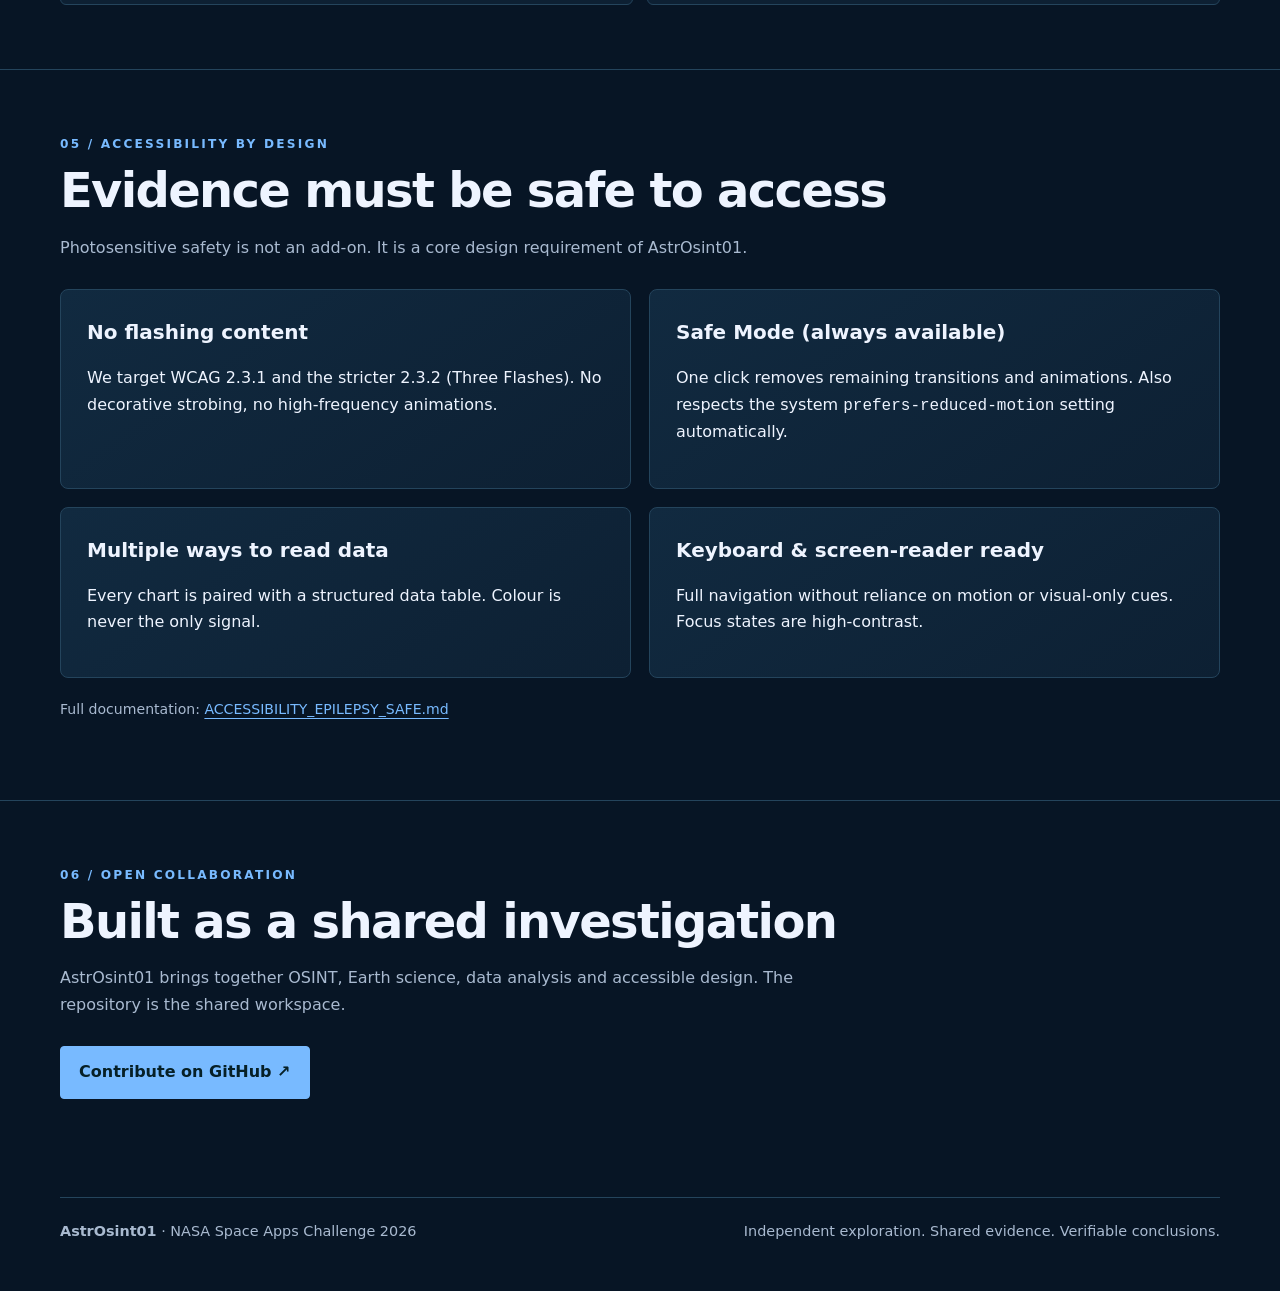
==== commit a048abc2: "Make photosensitive safety and Safe Mode highly visible and foundational across site + Explorer" ====
--- a/index.html
+++ b/index.html
@@ -4,20 +4,27 @@
   <meta charset="utf-8">
   <meta name="viewport" content="width=device-width, initial-scale=1">
   <meta name="theme-color" content="#071525">
-  <meta name="description" content="AstrOsint01 explores GRACE and GRACE-FO water-storage signals, their limits, and the evidence needed to interpret regional change.">
+  <meta name="description" content="AstrOsint01: accessible, evidence-first Earth-observation investigation with built-in photosensitive safety and Safe Mode.">
   <title>AstrOsint01 — Follow the Water</title>
   <style>
-    :root{color-scheme:dark;--bg:#071525;--panel:#0d2033;--panel2:#112a40;--ink:#eef4ff;--muted:#a9bad0;--aqua:#78baff;--sand:#e5c58b;--line:#24445c;--max:1160px}
+    :root{color-scheme:dark;--bg:#071525;--panel:#0d2033;--panel2:#112a40;--ink:#eef4ff;--muted:#a9bad0;--aqua:#78baff;--sand:#e5c58b;--line:#24445c;--max:1160px;--safe:#c9dcf5}
     *{box-sizing:border-box}html{scroll-behavior:smooth}body{margin:0;background:radial-gradient(ellipse at 85% 0%,#12334b 0,transparent 36%),var(--bg);color:var(--ink);font:16px/1.65 system-ui,-apple-system,Segoe UI,Roboto,sans-serif}
     a{color:var(--aqua);text-underline-offset:4px}a:hover{color:#d3ebff}a:focus-visible,button:focus-visible{outline:3px solid var(--sand);outline-offset:4px}
     .skip{position:absolute;left:-9999px;top:8px;background:#fff;color:#000;padding:10px;z-index:9}.skip:focus{left:8px}
     .wrap{width:min(var(--max),calc(100% - 40px));margin:auto}.top{display:flex;align-items:center;justify-content:space-between;gap:20px;padding:22px 0;border-bottom:1px solid var(--line)}
     .brand{font-weight:800;letter-spacing:.14em;font-size:.9rem}.brand span{color:var(--aqua)}nav{display:flex;flex-wrap:wrap;gap:18px}nav a{text-decoration:none;color:var(--muted);font-size:.92rem}
-    .hero{padding:88px 0 72px;max-width:900px}.eyebrow{color:var(--aqua);font-weight:700;letter-spacing:.18em;text-transform:uppercase;font-size:.76rem}
-    h1{font-size:clamp(2.7rem,7vw,5.7rem);line-height:.99;letter-spacing:-.055em;margin:18px 0 24px;max-width:900px}
+    .hero{padding:72px 0 56px;max-width:900px}.eyebrow{color:var(--aqua);font-weight:700;letter-spacing:.18em;text-transform:uppercase;font-size:.76rem}
+    h1{font-size:clamp(2.7rem,7vw,5.4rem);line-height:.99;letter-spacing:-.055em;margin:18px 0 24px;max-width:900px}
     h1 em{font-style:normal;color:var(--aqua)}.lead{font-size:clamp(1.1rem,2vw,1.35rem);color:var(--muted);max-width:760px}
-    .actions{display:flex;flex-wrap:wrap;gap:12px;margin-top:30px}.btn{display:inline-block;padding:12px 18px;border-radius:4px;border:1px solid var(--aqua);text-decoration:none;font-weight:700}.btn.primary{background:var(--aqua);color:#062027}.btn.secondary{color:var(--ink);border-color:var(--line)}
-    .thesis{border-left:3px solid var(--sand);padding:12px 0 12px 20px;margin:28px 0 0;color:#dce8f8;max-width:720px}
+    .actions{display:flex;flex-wrap:wrap;gap:12px;margin-top:28px}.btn{display:inline-block;padding:12px 18px;border-radius:4px;border:1px solid var(--aqua);text-decoration:none;font-weight:700}.btn.primary{background:var(--aqua);color:#062027}.btn.secondary{color:var(--ink);border-color:var(--line)}
+    .thesis{border-left:3px solid var(--sand);padding:12px 0 12px 20px;margin:24px 0 0;color:#dce8f8;max-width:720px}
+
+    /* Strong, visible safety banner */
+    .safety-banner{margin:28px 0 0;padding:18px 20px;border:1px solid rgba(201,220,245,.55);border-left:5px solid var(--safe);background:rgba(201,220,245,.08);border-radius:8px;display:flex;gap:16px;align-items:flex-start;flex-wrap:wrap}
+    .safety-banner strong{display:block;color:var(--safe);font-size:1.05rem;margin-bottom:4px}
+    .safety-banner p{margin:0;color:#d6e4f5;font-size:.95rem;max-width:640px}
+    .safety-banner .safe-cta{margin-left:auto;background:var(--safe);color:#0d1a2b;border:0;border-radius:6px;padding:10px 16px;font-weight:800;cursor:pointer;white-space:nowrap}
+
     section{padding:64px 0;border-top:1px solid var(--line)}h2{font-size:clamp(1.8rem,4vw,3rem);line-height:1.1;letter-spacing:-.035em;margin:10px 0 18px}h3{font-size:1.25rem;margin:0 0 8px}.sub{color:var(--muted);max-width:760px}
     .grid{display:grid;grid-template-columns:repeat(2,minmax(0,1fr));gap:18px;margin-top:28px}.card{background:linear-gradient(145deg,var(--panel2),var(--panel));border:1px solid var(--line);padding:26px;border-radius:8px;min-width:0}
     .tag{font-size:.75rem;letter-spacing:.12em;text-transform:uppercase;color:var(--sand);font-weight:700}.metric{font-size:clamp(1.7rem,4vw,2.5rem);font-weight:800;color:var(--aqua);line-height:1.2;margin:18px 0 8px}.small{font-size:.88rem;color:var(--muted)}
@@ -25,9 +32,13 @@
     .evidence{display:grid;grid-template-columns:repeat(2,1fr);gap:14px;margin-top:24px}.evidence a{display:block;padding:18px;background:var(--panel);border:1px solid var(--line);border-radius:6px;text-decoration:none}.evidence a strong{display:block;color:var(--ink);margin-bottom:5px}.evidence a span{font-size:.9rem;color:var(--muted)}
     .notice{padding:20px;border:1px solid var(--sand);border-radius:6px;color:#e9dfca;background:#2a281f;margin-top:22px}
     footer{padding:34px 0 50px;color:var(--muted);font-size:.9rem}.footerline{border-top:1px solid var(--line);padding-top:22px;display:flex;justify-content:space-between;gap:16px;flex-wrap:wrap}
-    .safe{position:fixed;right:16px;bottom:16px;background:#c9dcf5;color:#101e32;border:0;border-radius:5px;padding:10px 14px;font-weight:800;cursor:pointer;z-index:5}
+
+    /* Fixed Safe Mode button – always visible */
+    .safe{position:fixed;right:16px;bottom:16px;background:var(--safe);color:#101e32;border:0;border-radius:999px;padding:12px 18px;font-weight:800;cursor:pointer;z-index:50;box-shadow:0 4px 18px rgba(0,0,0,.35);font-size:.95rem}
     body.safe-mode *,body.safe-mode *::before,body.safe-mode *::after{scroll-behavior:auto!important;animation:none!important;transition:none!important}
-    @media(max-width:760px){.top{align-items:flex-start;flex-direction:column}.hero{padding:62px 0 50px}.grid,.evidence{grid-template-columns:1fr}.steps{grid-template-columns:repeat(2,1fr)}section{padding:48px 0}}
+    body.safe-mode .safe{background:#8fd6b5;color:#062016}
+
+    @media(max-width:760px){.top{align-items:flex-start;flex-direction:column}.hero{padding:52px 0 40px}.grid,.evidence{grid-template-columns:1fr}.steps{grid-template-columns:repeat(2,1fr)}section{padding:48px 0}.safety-banner{flex-direction:column}.safety-banner .safe-cta{margin-left:0}}
     @media(max-width:420px){.wrap{width:min(100% - 28px,var(--max))}.steps{grid-template-columns:1fr}nav{gap:12px}}
     @media(prefers-reduced-motion:reduce){html{scroll-behavior:auto}*,*::before,*::after{animation:none!important;transition:none!important}}
   </style>
@@ -37,7 +48,12 @@
 <header class="wrap top">
   <div class="brand">ASTRO<span>SINT</span> 01</div>
   <nav aria-label="Main navigation">
-    <a href="#investigation">Investigation</a><a href="explorer/">Data Explorer</a><a href="#method">Method</a><a href="#evidence">Evidence</a><a href="#accessibility">Accessibility</a><a href="#team">Team</a>
+    <a href="#investigation">Investigation</a>
+    <a href="explorer/">Data Explorer</a>
+    <a href="#method">Method</a>
+    <a href="#evidence">Evidence</a>
+    <a href="#accessibility">Accessibility</a>
+    <a href="#team">Team</a>
   </nav>
 </header>
 <main id="main">
@@ -45,48 +61,62 @@
     <div class="eyebrow">NASA Space Apps Challenge 2026 · Earth System Trend Detective</div>
     <h1>Earth is changing.<br><em>Follow the water.</em></h1>
     <p class="lead">One satellite record. Two very different regional signals. AstrOsint01 turns NASA Earth-observation data into an accessible investigation: what is changing, what can the evidence support, and how might people experience those changes?</p>
+
+    <!-- HIGHLY VISIBLE SAFETY BANNER -->
+    <div class="safety-banner" role="region" aria-label="Photosensitive safety">
+      <div>
+        <strong>Photosensitive safety is built in</strong>
+        <p>No flashing content. Respects <code>prefers-reduced-motion</code>. One-click <strong>Safe Mode</strong> removes all remaining motion. Designed to WCAG 2.3.1 / 2.3.2 principles.</p>
+      </div>
+      <button class="safe-cta" id="heroSafeToggle" type="button">Activate Safe Mode</button>
+    </div>
+
     <div class="actions">
-      <a class="btn primary" href="explorer/">Open the Data Explorer ↗</a><a class="btn secondary" href="#investigation">Explore the investigation</a>
-      <a class="btn secondary" href="https://github.com/pamelazennaro87-creator/AstrOsint01">Open the GitHub repository ↗</a>
+      <a class="btn primary" href="explorer/">Open the Data Explorer ↗</a>
+      <a class="btn secondary" href="#investigation">Explore the investigation</a>
+      <a class="btn secondary" href="https://github.com/pamelazennaro87-creator/AstrOsint01">GitHub repository ↗</a>
     </div>
     <p class="thesis">A satellite signal is the beginning of an investigation—not its conclusion. We follow the evidence from measurement to uncertainty, then ask what it may mean for people and places.</p>
   </div>
 
   <section id="investigation"><div class="wrap">
-    <div class="eyebrow">01 / The investigation</div><h2>Two water stories. One investigative method.</h2>
-    <p class="sub">We begin with monthly GRACE / GRACE-FO-derived anomalies in the project CSVs, then ask what independent evidence is needed to interpret them. The two source files do not represent identical geographic units, so this is an exploratory comparison—not a controlled like-for-like experiment.</p>
+    <div class="eyebrow">01 / The investigation</div>
+    <h2>Two water stories. One investigative method.</h2>
+    <p class="sub">We begin with monthly GRACE / GRACE-FO-derived anomalies, then ask what independent evidence is needed to interpret them. This is an exploratory comparison with explicit geographic and methodological limits.</p>
     <div class="grid">
       <article class="card">
-        <div class="tag">Case A · California, USA</div><h3>Central Valley</h3>
+        <div class="tag">Case A · California, USA</div>
+        <h3>Central Valley</h3>
         <div class="metric">Long-term decline</div>
-        <p>The project CSV shows a negative full-record signal in total-water storage (TWSa) and the model-derived GWSa residual. The latter can include surface-water changes; it is not a direct well measurement. Independent research on the Central Valley documents groundwater depletion and land subsidence. These are complementary evidence layers, not proof that every local impact is visible in GRACE.</p>
-        <p class="small">Literature benchmark: Liu et al. (2022), 15.7 ± 1.4 mm/year for groundwater depletion (2003–2021). This published estimate is not the same calculation as the live CSV trend.</p>
+        <p>Representative series shows a negative full-record signal in total-water storage and the model-derived residual. Independent research documents groundwater depletion and land subsidence. These are complementary evidence layers.</p>
       </article>
       <article class="card">
-        <div class="tag">Case B · Sahel/Sahara</div><h3>Taoudeni–Tanezrouft Basin</h3>
+        <div class="tag">Case B · Sahel/Sahara</div>
+        <h3>Taoudeni–Tanezrouft Basin</h3>
         <div class="metric">A much weaker signal</div>
-        <p>The second project CSV is labelled Taoudeni–Tanezrouft Basin. Its exported series shows near-flat total-water storage and a slightly negative full-record GWSa residual trend. It must not be presented as a direct measurement of the Inner Niger Delta.</p>
-        <p class="small">The published Inner Niger Delta estimate in the research package (+7.3 to +9.5 mm/year) is a separate study result, not a result calculated from this Taoudeni–Tanezrouft CSV.</p>
+        <p>Near-flat to weakly negative series. This basin is not interchangeable with the Inner Niger Delta. Geographic definition and independent verification remain essential.</p>
       </article>
     </div>
-    <div class="notice"><strong>Critical distinction:</strong> the published Inner Niger Delta study and the project's Taoudeni–Tanezrouft CSV are not interchangeable. GEOGloWS GWSa is a model-derived residual that retains surface-water storage changes; it is not a direct well measurement. We keep findings separate, disclose geographic uncertainty and do not infer causation, ownership or responsibility from a satellite trend alone.</div>
-  </div></section>
-
+    <div class="notice"><strong>Critical distinction:</strong> GWSa is a model-derived residual that can retain surface-water storage changes. We disclose uncertainty and do not infer causation from a satellite trend alone.</div>
+  </div></section>
 
   <section id="explorer"><div class="wrap">
-    <div class="eyebrow">02 / Interactive data lab</div><h2>Go beyond the story. Explore the signal.</h2>
-    <p class="sub">Switch between the available study-area datasets, inspect monthly TWSa and GWSa residual anomalies, compare time windows and distinguish source observations from gap-filled values.</p>
-    <div class="card" style="margin-top:26px;background:linear-gradient(145deg,#112a40,#0d2033);border-color:#24445c">
-      <div class="tag">Live prototype · CSV-backed</div>
+    <div class="eyebrow">02 / Interactive data lab</div>
+    <h2>Go beyond the story. Explore the signal.</h2>
+    <p class="sub">Switch between study areas, inspect monthly anomalies, compare time windows and distinguish observed from gap-filled values. Fully self-contained — no external data required.</p>
+    <div class="card" style="margin-top:26px">
+      <div class="tag">Live prototype · Self-contained</div>
       <h3 style="margin-top:12px">Water Signal Explorer</h3>
-      <p>The interactive research prototype reads the project's published monthly CSV files and renders the selected time series, descriptive trend and data-quality markers.</p>
-      <div class="actions"><a class="btn primary" href="explorer/">Launch the Data Explorer ↗</a><a class="btn secondary" href="https://github.com/AstrOsint01/nasa-water-storage-analysis/blob/main/central_valley.csv.csv">Central Valley CSV ↗</a><a class="btn secondary" href="https://github.com/AstrOsint01/nasa-water-storage-analysis/blob/main/taoudeni-tanezrouft%20basin.csv.csv">Taoudeni–Tanezrouft CSV ↗</a></div>
-      <p class="small" style="margin-top:16px">Geographic note: the second source file is labelled Taoudeni–Tanezrouft Basin. It is not a precise Inner Niger Delta boundary; the Explorer preserves the dataset's actual name.</p>
+      <p>Interactive research prototype with Evidence Delta, Evidence Constellation and built-in Safe Mode.</p>
+      <div class="actions">
+        <a class="btn primary" href="explorer/">Launch the Data Explorer ↗</a>
+      </div>
     </div>
   </div></section>
 
   <section id="method"><div class="wrap">
-    <div class="eyebrow">03 / Our method</div><h2>From detection to investigation</h2>
+    <div class="eyebrow">03 / Our method</div>
+    <h2>From detection to investigation</h2>
     <p class="sub">The same analytical sequence is applied to both regions. Every conclusion should be traceable to a source and should communicate uncertainty.</p>
     <div class="steps">
       <div class="step"><b>DETECT</b><p>Identify the water-storage trends in NASA satellite records.</p></div>
@@ -97,44 +127,76 @@
   </div></section>
 
   <section id="evidence"><div class="wrap">
-    <div class="eyebrow">04 / Source room</div><h2>Follow the evidence</h2>
-    <p class="sub">The repository is the source of truth for research documents, methodology and future software releases. These links open the underlying project files.</p>
+    <div class="eyebrow">04 / Source room</div>
+    <h2>Follow the evidence</h2>
+    <p class="sub">The repository is the source of truth for research documents, methodology and future software releases.</p>
     <div class="evidence">
       <a href="docs/FINAL_COMPLETE_OSINT_PACKAGE.md"><strong>Final OSINT research package ↗</strong><span>Regional comparison, reported estimates, verification layers and source list.</span></a>
       <a href="STORY.md"><strong>Project story ↗</strong><span>The narrative behind the two contrasting water futures.</span></a>
       <a href="MISSION.md"><strong>Mission and objectives ↗</strong><span>Scope, research method and prototype goals.</span></a>
-      <a href="docs/ACCESSIBILITY_EPILEPSY_SAFE.md"><strong>Accessibility and safety ↗</strong><span>Photosensitivity safeguards, reduced motion and testing commitments.</span></a>
-    </div>
-    <p class="small" style="margin-top:18px">Primary data family: NASA GRACE / GRACE-FO. <a href="https://grace.jpl.nasa.gov/">NASA GRACE Tellus</a> · <a href="https://podaac.jpl.nasa.gov/">NASA PO.DAAC</a></p>
+      <a href="docs/ACCESSIBILITY_EPILEPSY_SAFE.md"><strong>Accessibility & photosensitive safety ↗</strong><span>WCAG 2.3.1 / 2.3.2, Safe Mode and testing commitments.</span></a>
+    </div>
   </div></section>
 
   <section id="accessibility"><div class="wrap">
-    <div class="eyebrow">05 / Accessibility by design</div><h2>Evidence must be safe to access</h2>
-    <p class="sub">The experience is designed around keyboard access, readable structure, reduced motion, text alternatives and data tables alongside visualizations. We avoid flashing and strobing effects. A manual Safe Mode is available on this page; it does not replace testing with assistive technologies or clinical review.</p>
+    <div class="eyebrow">05 / Accessibility by design</div>
+    <h2>Evidence must be safe to access</h2>
+    <p class="sub">Photosensitive safety is not an add-on. It is a core design requirement of AstrOsint01.</p>
     <div class="grid">
-      <div class="card"><h3>Reduced motion</h3><p>Respects the operating system's <code>prefers-reduced-motion</code> setting and removes non-essential animation.</p></div>
-      <div class="card"><h3>Multiple ways to read data</h3><p>Charts and maps must be paired with structured tables and concise text descriptions. Color is never the only signal.</p></div>
-    </div>
+      <div class="card">
+        <h3>No flashing content</h3>
+        <p>We target WCAG 2.3.1 and the stricter 2.3.2 (Three Flashes). No decorative strobing, no high-frequency animations.</p>
+      </div>
+      <div class="card">
+        <h3>Safe Mode (always available)</h3>
+        <p>One click removes remaining transitions and animations. Also respects the system <code>prefers-reduced-motion</code> setting automatically.</p>
+      </div>
+      <div class="card">
+        <h3>Multiple ways to read data</h3>
+        <p>Every chart is paired with a structured data table. Colour is never the only signal.</p>
+      </div>
+      <div class="card">
+        <h3>Keyboard & screen-reader ready</h3>
+        <p>Full navigation without reliance on motion or visual-only cues. Focus states are high-contrast.</p>
+      </div>
+    </div>
+    <p class="small" style="margin-top:20px">Full documentation: <a href="docs/ACCESSIBILITY_EPILEPSY_SAFE.md">ACCESSIBILITY_EPILEPSY_SAFE.md</a></p>
   </div></section>
 
   <section id="team"><div class="wrap">
-    <div class="eyebrow">06 / Open collaboration</div><h2>Built as a shared investigation</h2>
-    <p class="sub">AstrOsint01 brings together OSINT, Earth science, data analysis, AI and software development. The repository is the shared workspace: contributions, code, research notes and releases belong in one traceable project.</p>
-    <div class="actions"><a class="btn primary" href="https://github.com/pamelazennaro87-creator/AstrOsint01">Contribute on GitHub ↗</a><a class="btn secondary" href="https://github.com/pamelazennaro87-creator/AstrOsint01/issues">Open tasks and discussions ↗</a></div>
-    <p class="small">Interactive data explorer: research prototype. Values and trends are exploratory and must be interpreted with the limitations shown in the tool.</p>
+    <div class="eyebrow">06 / Open collaboration</div>
+    <h2>Built as a shared investigation</h2>
+    <p class="sub">AstrOsint01 brings together OSINT, Earth science, data analysis and accessible design. The repository is the shared workspace.</p>
+    <div class="actions">
+      <a class="btn primary" href="https://github.com/pamelazennaro87-creator/AstrOsint01">Contribute on GitHub ↗</a>
+    </div>
   </div></section>
 </main>
 <footer><div class="wrap footerline"><span><strong>AstrOsint01</strong> · NASA Space Apps Challenge 2026</span><span>Independent exploration. Shared evidence. Verifiable conclusions.</span></div></footer>
+
 <button class="safe" id="safeToggle" type="button" aria-pressed="false">Safe Mode: off</button>
+
 <script>
-  (function(){
-    const button=document.getElementById('safeToggle');
-    button.addEventListener('click',function(){
-      const active=document.body.classList.toggle('safe-mode');
-      button.setAttribute('aria-pressed',String(active));
-      button.textContent=active?'Safe Mode: on':'Safe Mode: off';
-    });
-  })();
+(function(){
+  function setSafe(active){
+    document.body.classList.toggle('safe-mode', active);
+    const btn = document.getElementById('safeToggle');
+    const hero = document.getElementById('heroSafeToggle');
+    if(btn){
+      btn.setAttribute('aria-pressed', String(active));
+      btn.textContent = active ? 'Safe Mode: ON' : 'Safe Mode: off';
+    }
+    if(hero){
+      hero.textContent = active ? 'Safe Mode is ON' : 'Activate Safe Mode';
+    }
+  }
+  document.getElementById('safeToggle').addEventListener('click', function(){
+    setSafe(!document.body.classList.contains('safe-mode'));
+  });
+  document.getElementById('heroSafeToggle').addEventListener('click', function(){
+    setSafe(!document.body.classList.contains('safe-mode'));
+  });
+})();
 </script>
 </body>
 </html>
